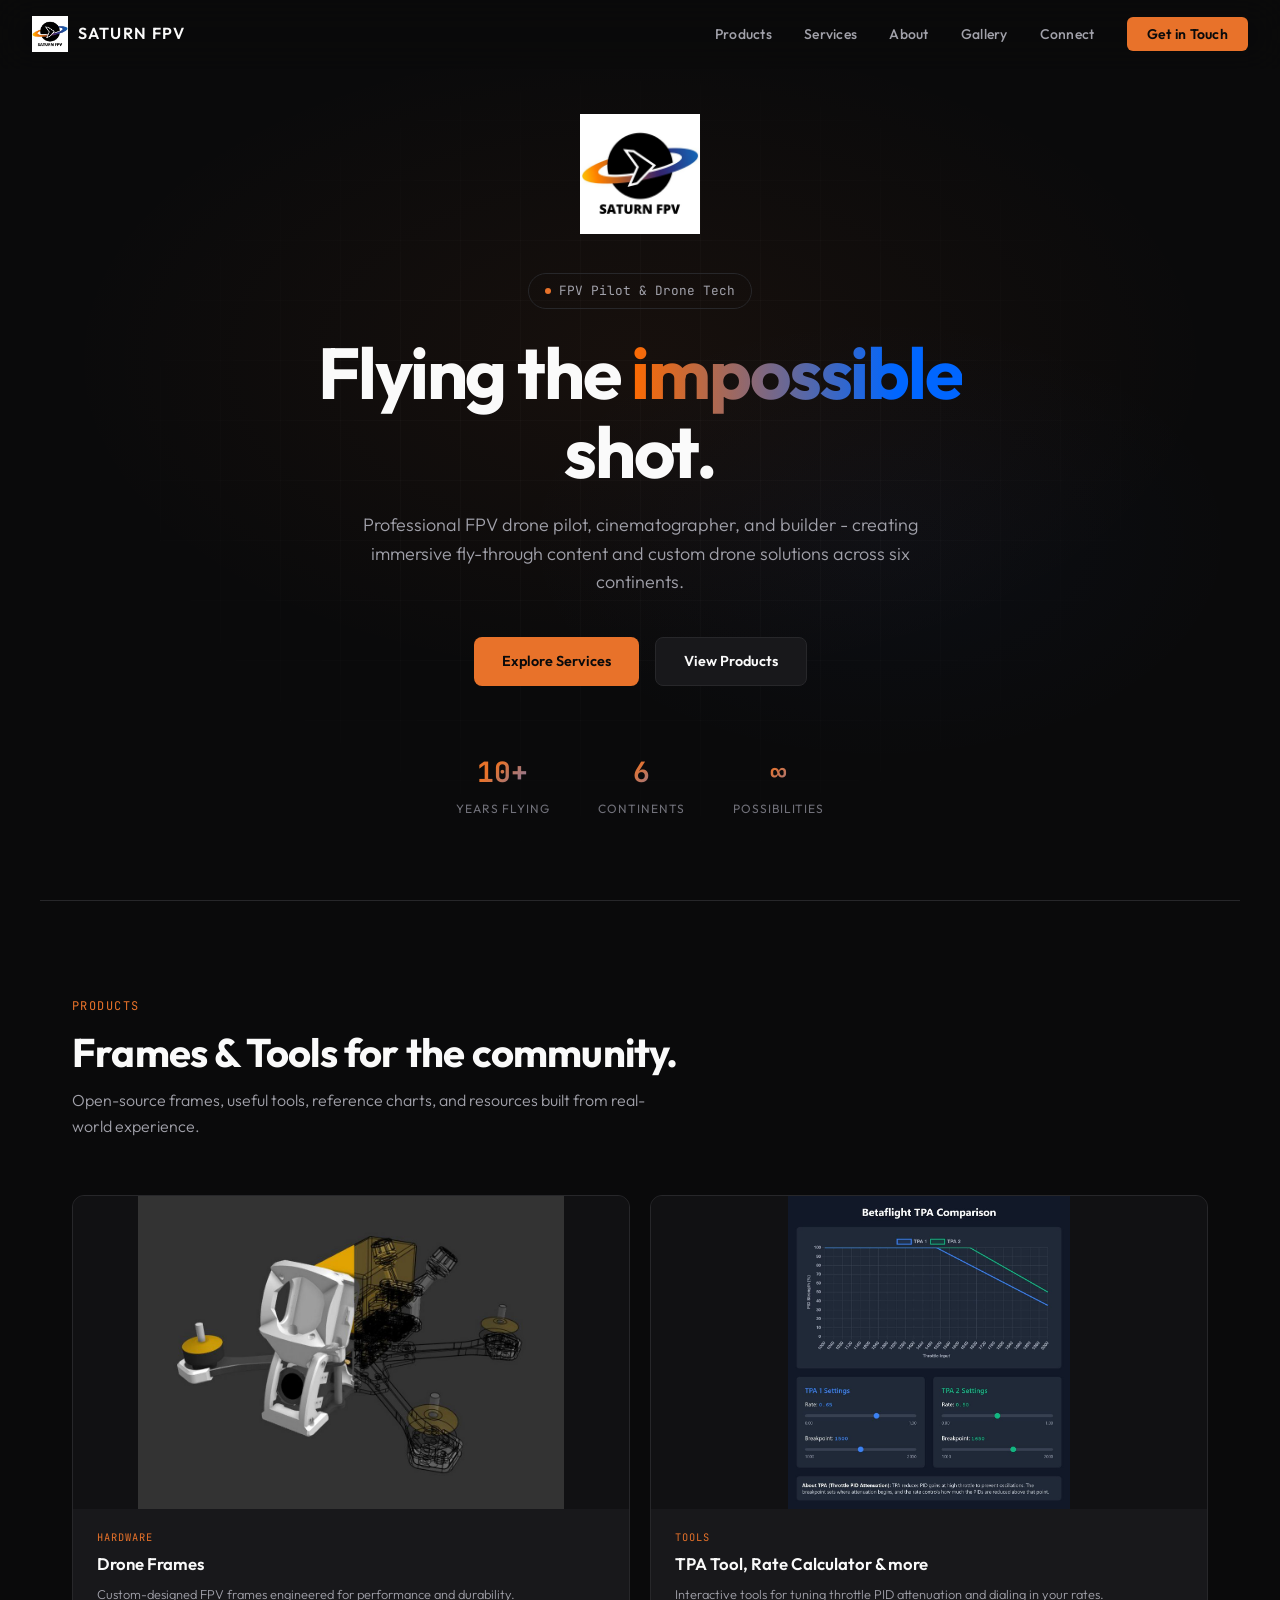
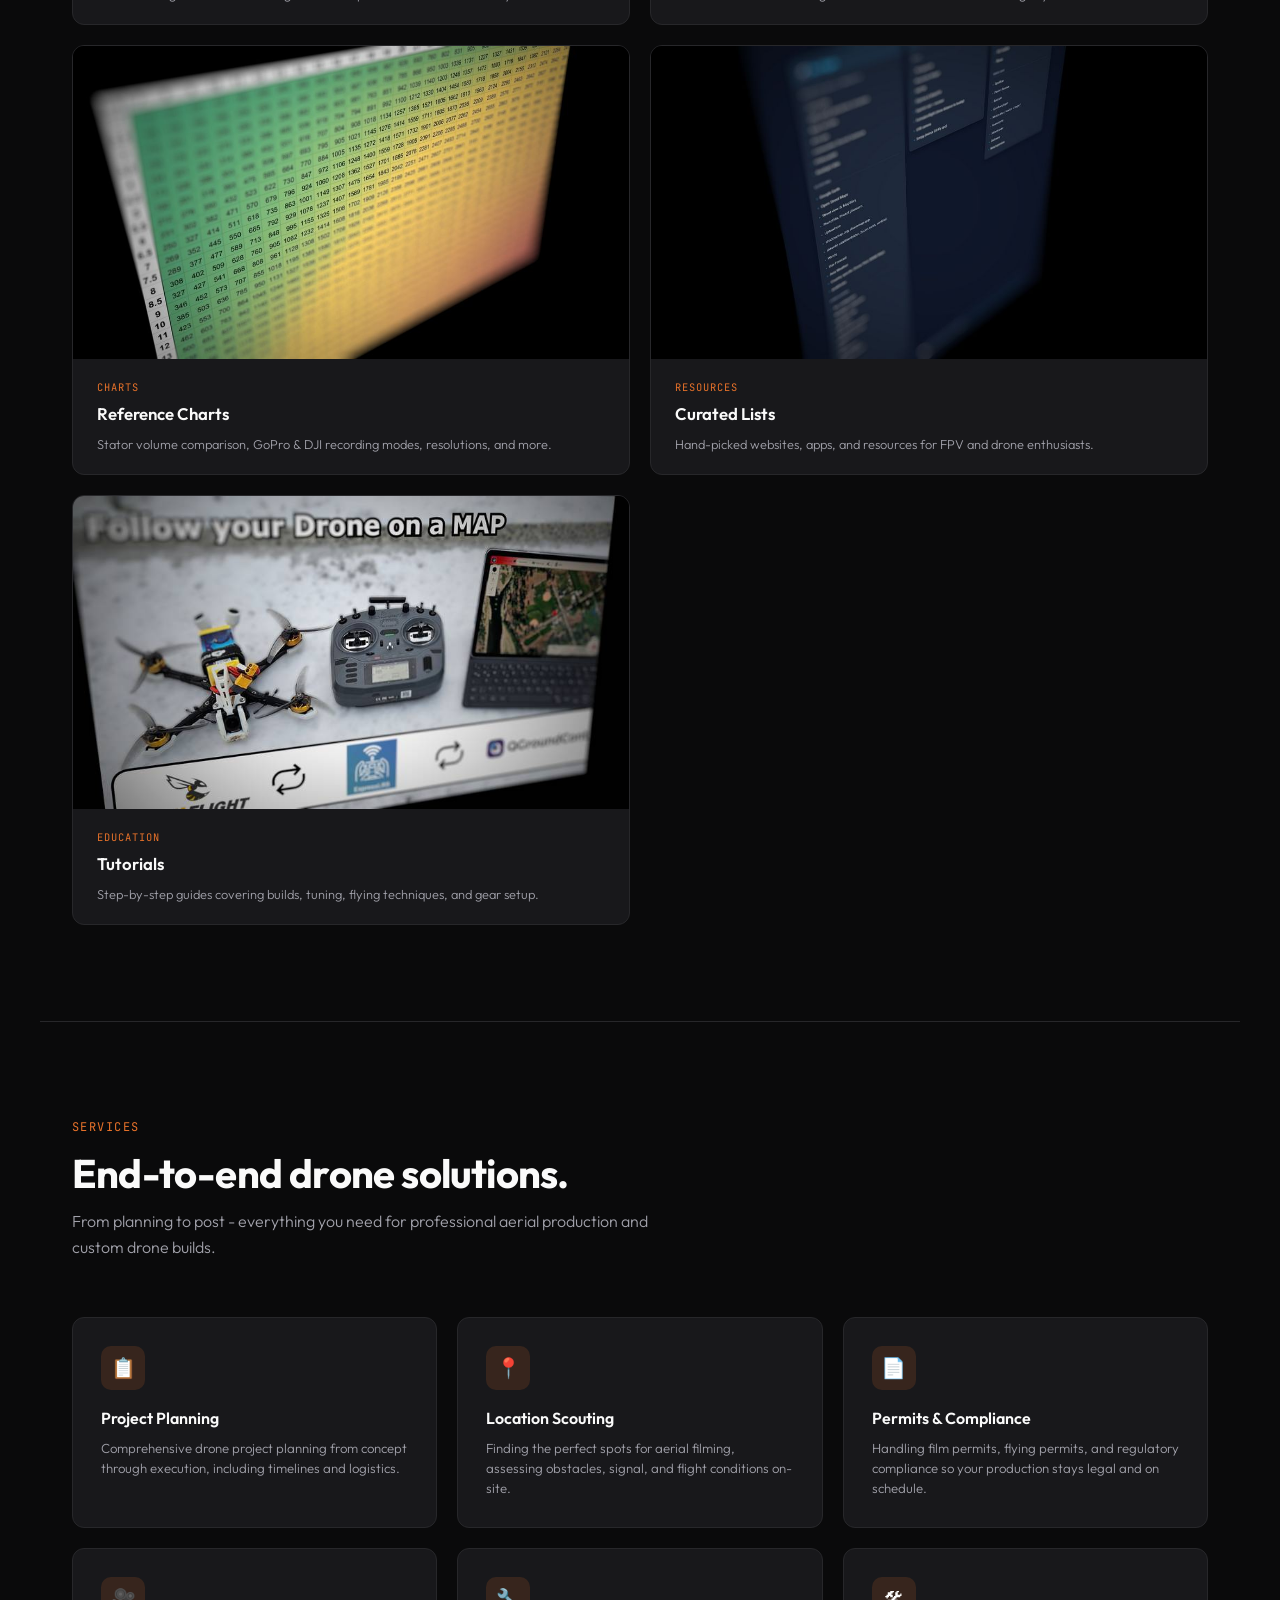
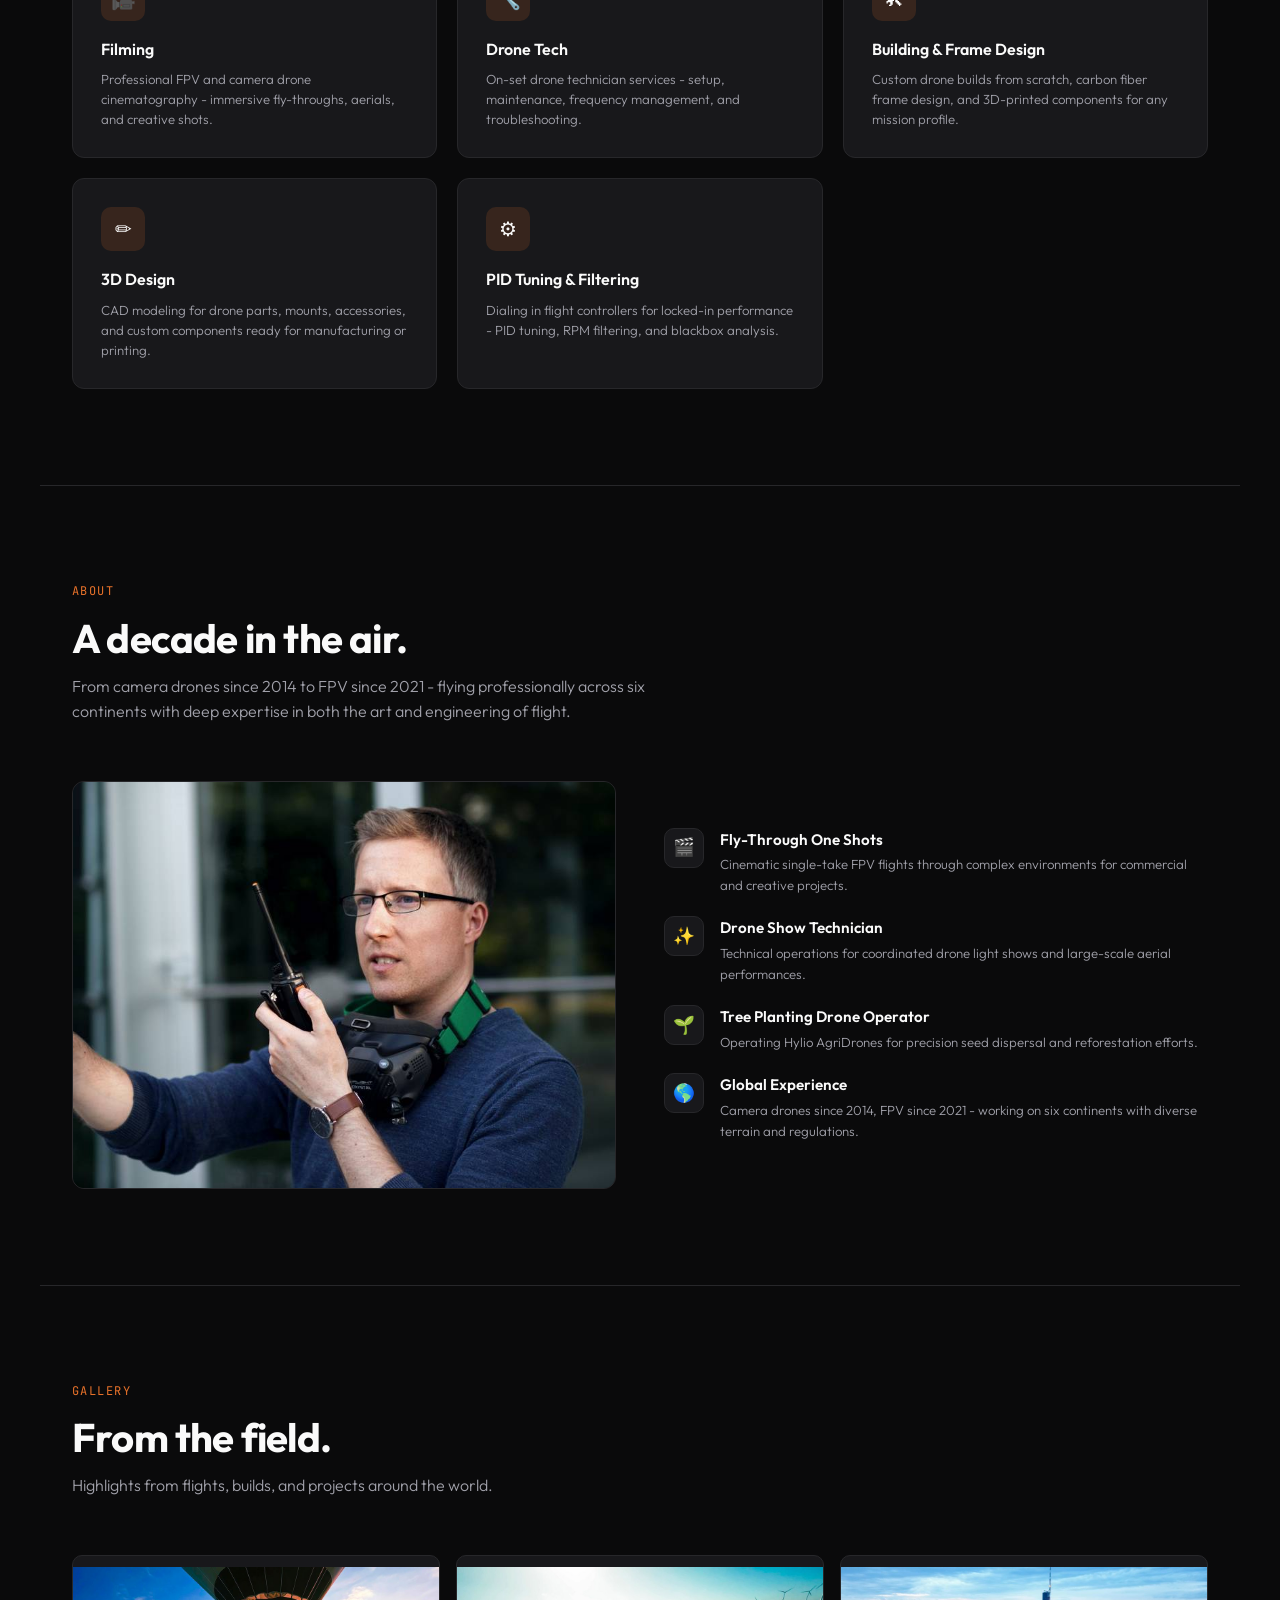
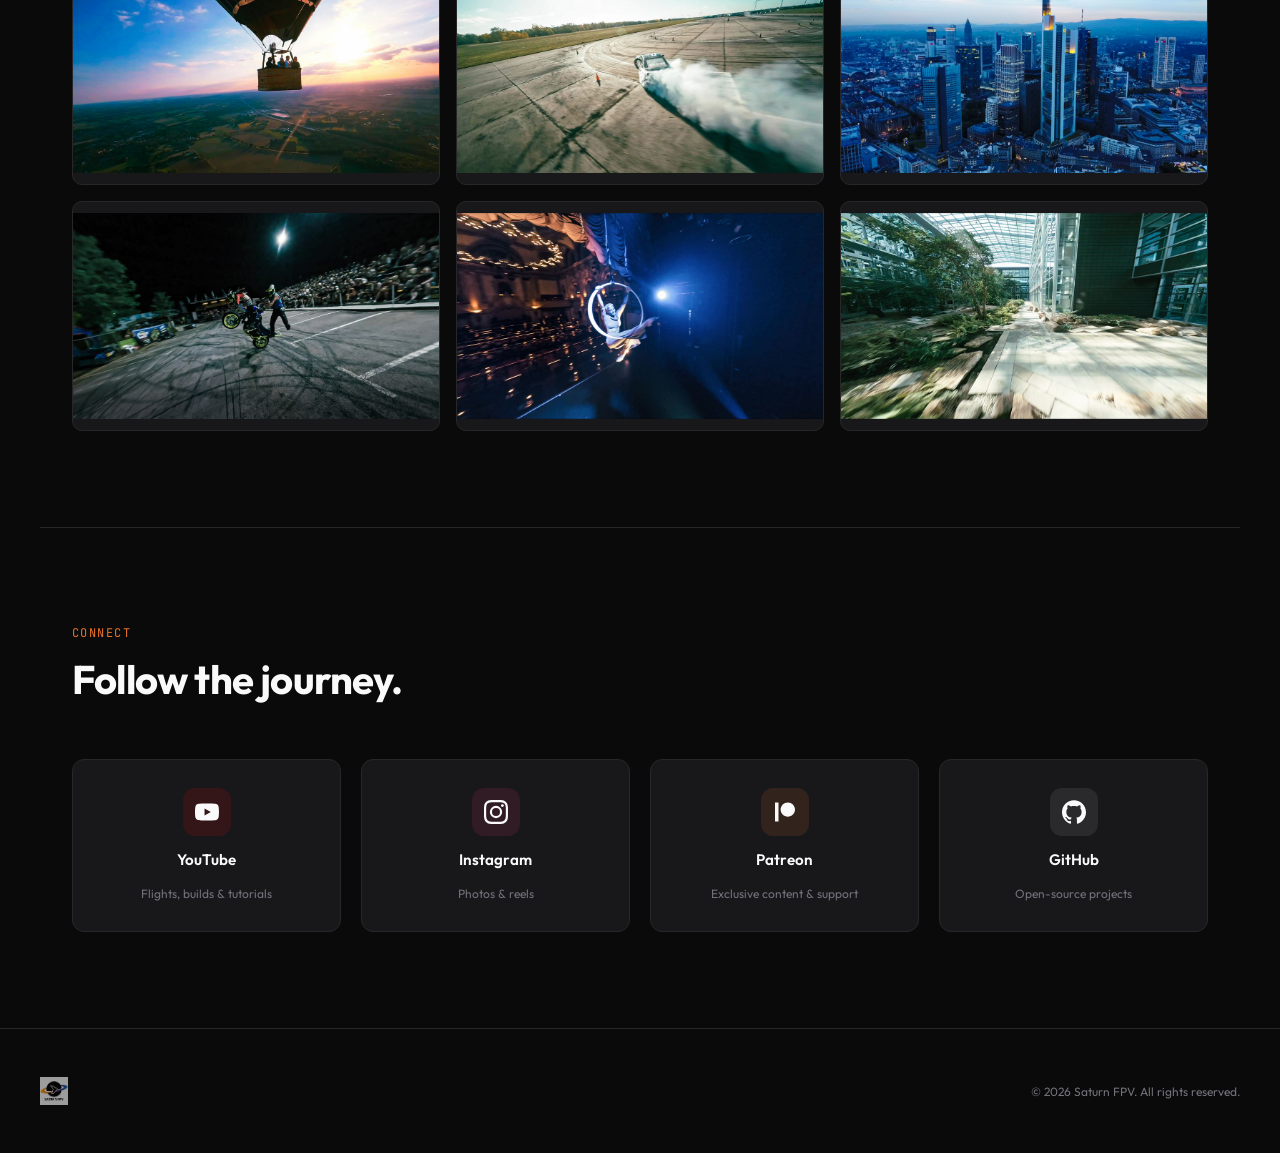
==== index.html @ 90ca291b "Initial Commit - Saturn FPV Website" ====
<!DOCTYPE html>
<html lang="en">
<head>
    <meta charset="UTF-8">
    <meta name="viewport" content="width=device-width, initial-scale=1.0">
    <title>Saturn FPV - Drone Pilot & Tech</title>
	<link rel="icon" type="image/png" href="image/logo/saturn_fpv_logo_white_small.jpg">
    <link rel="preconnect" href="https://fonts.googleapis.com">
    <link rel="preconnect" href="https://fonts.gstatic.com" crossorigin>
    <link href="https://fonts.googleapis.com/css2?family=Outfit:wght@300;400;500;600;700&family=JetBrains+Mono:wght@400;500&display=swap" rel="stylesheet">
    <link rel="stylesheet" href="style.css">
</head>
<body>

<!-- HERO -->
<section class="hero">
    <div class="hero-bg"></div>
    <div class="hero-grid"></div>
    <div class="hero-content">
        <img src="image/logo/saturn_fpv_logo_white_small.jpg" alt="Saturn FPV" class="hero-logo">
		<p></p>
        <div class="hero-badge"><span class="dot"></span> FPV Pilot &amp; Drone Tech</div>
        <h1>Flying the <span class="rainbow-word">impossible</span> shot.</h1>
        <p class="hero-sub">Professional FPV drone pilot, cinematographer, and builder - creating immersive fly-through content and custom drone solutions across six continents.</p>
        <div class="hero-actions">
            <a href="#services" class="btn btn-primary">Explore Services</a>
            <a href="#products" class="btn btn-secondary">View Products</a>
        </div>
        <div class="hero-stats">
            <div class="stat">
                <div class="stat-num">10+</div>
                <div class="stat-label">Years Flying</div>
            </div>
            <div class="stat">
                <div class="stat-num">6</div>
                <div class="stat-label">Continents</div>
            </div>
            <div class="stat">
                <div class="stat-num">&infin;</div>
                <div class="stat-label">Possibilities</div>
            </div>
        </div>
    </div>
</section>

<div class="divider"></div>

<!-- PRODUCTS -->
<section id="products">
    <div class="section-header reveal">
        <div class="section-label">Products</div>
        <h2 class="section-title">Frames &amp; Tools for the community.</h2>
        <p class="section-desc">Open-source frames, useful tools, reference charts, and resources built from real-world experience.</p>
    </div>
    <div class="products-grid">
        <div class="product-card reveal">
            <a href="frames.html">
            <div class="product-image"><img src="image/frames/frame_blend_v02b_small.jpg" alt="5 inch drone frame"></div>
				<div class="product-info">
					<div class="product-tag">Hardware</div>
					<h3>Drone Frames</h3>
					<p>Custom-designed FPV frames engineered for performance and durability.</p>
				</div>
			</a>
        </div>
        <div class="product-card reveal">
            <a href="tools.html">
                <div class="product-image"><img src="image/tools/tpa_comparison_v01_small.jpg" alt="TPA comparison tool"></div>
                <div class="product-info">
                    <div class="product-tag">Tools</div>
                    <h3>TPA Tool, Rate Calculator &amp; more</h3>
                    <p>Interactive tools for tuning throttle PID attenuation and dialing in your rates.</p>
                </div>
            </a>
        </div>
        <div class="product-card reveal">
			<a href="https://patreon.com/saturnfpv">
				<div class="product-image"><img src="image/charts/motor_stator_size_v03_small.jpg" alt="FPV motor stator size chart"></div>
				<div class="product-info">
					<div class="product-tag">Charts</div>
					<h3>Reference Charts</h3>
					<p>Stator volume comparison, GoPro &amp; DJI recording modes, resolutions, and more.</p>
				</div>
			</a>
        </div>
        <div class="product-card reveal">
			<a href="https://patreon.com/saturnfpv">
				<div class="product-image"><img src="image/lists/apps_list.jpg" alt="App and website list"></div>
				<div class="product-info">
					<div class="product-tag">Resources</div>
					<h3>Curated Lists</h3>
					<p>Hand-picked websites, apps, and resources for FPV and drone enthusiasts.</p>
				</div>
			</a>
        </div>
        <div class="product-card reveal">
			<a href="https://www.youtube.com/playlist?list=PLDWZUhN_12cMk9kByeg3X16VghM3vqNrK">
				<div class="product-image"><img src="image/tutorials/tutorials.jpg" alt="Tutorials"></div>
				<div class="product-info">
					<div class="product-tag">Education</div>
					<h3>Tutorials</h3>
					<p>Step-by-step guides covering builds, tuning, flying techniques, and gear setup.</p>
				</div>
			</a>
        </div>

    </div>
</section>

<div class="divider"></div>

<!-- SERVICES -->
<section id="services">
    <div class="section-header reveal">
        <div class="section-label">Services</div>
        <h2 class="section-title">End-to-end drone solutions.</h2>
        <p class="section-desc">From planning to post - everything you need for professional aerial production and custom drone builds.</p>
    </div>
    <div class="services-grid">
        <div class="service-card reveal">
            <div class="service-icon">&#128203;</div>
            <h3>Project Planning</h3>
            <p>Comprehensive drone project planning from concept through execution, including timelines and logistics.</p>
        </div>
        <div class="service-card reveal">
            <div class="service-icon">&#128205;</div>
            <h3>Location Scouting</h3>
            <p>Finding the perfect spots for aerial filming, assessing obstacles, signal, and flight conditions on-site.</p>
        </div>
        <div class="service-card reveal">
            <div class="service-icon">&#128196;</div>
            <h3>Permits &amp; Compliance</h3>
            <p>Handling film permits, flying permits, and regulatory compliance so your production stays legal and on schedule.</p>
        </div>
        <div class="service-card reveal">
            <div class="service-icon">&#127909;</div>
            <h3>Filming</h3>
            <p>Professional FPV and camera drone cinematography - immersive fly-throughs, aerials, and creative shots.</p>
        </div>
        <div class="service-card reveal">
            <div class="service-icon">&#128295;</div>
            <h3>Drone Tech</h3>
            <p>On-set drone technician services - setup, maintenance, frequency management, and troubleshooting.</p>
        </div>
        <div class="service-card reveal">
            <div class="service-icon">&#128736;</div>
            <h3>Building &amp; Frame Design</h3>
            <p>Custom drone builds from scratch, carbon fiber frame design, and 3D-printed components for any mission profile.</p>
        </div>
        <div class="service-card reveal">
            <div class="service-icon">&#9999;</div>
            <h3>3D Design</h3>
            <p>CAD modeling for drone parts, mounts, accessories, and custom components ready for manufacturing or printing.</p>
        </div>
        <div class="service-card reveal">
            <div class="service-icon">&#9881;</div>
            <h3>PID Tuning &amp; Filtering</h3>
            <p>Dialing in flight controllers for locked-in performance - PID tuning, RPM filtering, and blackbox analysis.</p>
        </div>
    </div>
</section>

<div class="divider"></div>

<!-- ABOUT -->
<section id="about">
    <div class="section-header reveal">
        <div class="section-label">About</div>
        <h2 class="section-title">A decade in the air.</h2>
        <p class="section-desc">From camera drones since 2014 to FPV since 2021 - flying professionally across six continents with deep expertise in both the art and engineering of flight.</p>
    </div>
    <div class="about-grid">
        <div class="about-image reveal">
            <img src="image/about/Saturn_FPV.jpg" alt="Saturn FPV profile picture">
        </div>
        <div class="exp-list reveal">
            <div class="exp-item">
                <div class="exp-icon">&#127916;</div>
                <div class="exp-text">
                    <h4>Fly-Through One Shots</h4>
                    <p>Cinematic single-take FPV flights through complex environments for commercial and creative projects.</p>
                </div>
            </div>
            <div class="exp-item">
                <div class="exp-icon">&#10024;</div>
                <div class="exp-text">
                    <h4>Drone Show Technician</h4>
                    <p>Technical operations for coordinated drone light shows and large-scale aerial performances.</p>
                </div>
            </div>
            <div class="exp-item">
                <div class="exp-icon">&#127793;</div>
                <div class="exp-text">
                    <h4>Tree Planting Drone Operator</h4>
                    <p>Operating Hylio AgriDrones for precision seed dispersal and reforestation efforts.</p>
                </div>
            </div>
            <div class="exp-item">
                <div class="exp-icon">&#127758;</div>
                <div class="exp-text">
                    <h4>Global Experience</h4>
                    <p>Camera drones since 2014, FPV since 2021 - working on six continents with diverse terrain and regulations.</p>
                </div>
            </div>
        </div>
    </div>
</section>

<div class="divider"></div>

<!-- GALLERY OLD-->
<section id="gallery">
    <div class="section-header reveal">
        <div class="section-label">Gallery</div>
        <h2 class="section-title">From the field.</h2>
        <p class="section-desc">Highlights from flights, builds, and projects around the world.</p>
    </div>
    <div class="gallery-row reveal">
        <div class="gallery-item"><img src="image/gallery/hot_air_balloon.jpg" alt="Hot air balloon"></div>
        <div class="gallery-item"><img src="image/gallery/drift_race.jpg" alt="Drift race"></div>
        <div class="gallery-item"><img src="image/gallery/city_skyline.jpg" alt="City skyline"></div>
    </div>
    <div class="gallery-row reveal" style="margin-top: 1rem;">
        <div class="gallery-item"><img src="image/gallery/stunt_show.jpg" alt="Stunt show"></div>
        <div class="gallery-item"><img src="image/gallery/variete_theater.jpg" alt="Variete theater"></div>
        <div class="gallery-item"><img src="image/gallery/office_building.jpg" alt="Office building"></div>
    </div>
</section>

<!-- GALLERY NEW 
<section id="gallery">
    <div class="section-header reveal">
        <div class="section-label">Gallery</div>
        <h2 class="section-title">From the field.</h2>
        <p class="section-desc">Highlights from flights, builds, and projects around the world.</p>
    </div>
    <div class="gallery-row reveal">
        <div class="gallery-item"><img src="image/gallery/Drone_Show.jpg" alt="Drone Show"></div>
        <div class="gallery-item"><img src="image/gallery/Drone_Show_2.jpg" alt="Drone Show 2"></div>
        <div class="gallery-item"><img src="image/gallery/Germany_FPV_Race.jpg" alt="Germany FPV Race"></div>
    </div>
    <div class="gallery-row reveal" style="margin-top: 1rem;">
        <div class="gallery-item"><img src="image/gallery/Hotel_Shoot_Guatemala.jpg" alt="Hotel Shoot Guatemala"></div>
        <div class="gallery-item"><img src="image/gallery/Drone_Thermal_Image.jpg" alt="Drone Thermal Image"></div>
        <div class="gallery-item"><img src="image/gallery/Hylio_Tree_Planting.jpg" alt="Hylio Tree Planting"></div>
    </div>
	<div class="gallery-row reveal" style="margin-top: 1rem;">
	    <div class="gallery-item"><img src="image/gallery/Jeno_Build.jpg" alt="Jeno Build"></div>
        <div class="gallery-item"><img src="image/gallery/robert_01_v01.jpg" alt="Robert"></div>
	</div>
</section>
-->

<div class="divider"></div>

<!-- CONNECT -->
<section id="connect">
    <div class="section-header reveal">
        <div class="section-label">Connect</div>
        <h2 class="section-title">Follow the journey.</h2>
    </div>
    <div class="connect-grid reveal">
        <a href="https://youtube.com/@saturn_fpv" target="_blank" rel="noopener" class="social-card">
            <div class="social-icon yt">
                <svg width="24" height="24" fill="currentColor" viewBox="0 0 24 24"><path d="M23.498 6.186a3.016 3.016 0 0 0-2.122-2.136C19.505 3.545 12 3.545 12 3.545s-7.505 0-9.377.505A3.017 3.017 0 0 0 .502 6.186C0 8.07 0 12 0 12s0 3.93.502 5.814a3.016 3.016 0 0 0 2.122 2.136c1.871.505 9.376.505 9.376.505s7.505 0 9.377-.505a3.015 3.015 0 0 0 2.122-2.136C24 15.93 24 12 24 12s0-3.93-.502-5.814zM9.545 15.568V8.432L15.818 12l-6.273 3.568z"/></svg>
            </div>
            <h3>YouTube</h3>
            <p>Flights, builds &amp; tutorials</p>
        </a>
        <a href="https://instagram.com/saturn_fpv" target="_blank" rel="noopener" class="social-card">
            <div class="social-icon ig">
                <svg width="24" height="24" fill="currentColor" viewBox="0 0 24 24"><path d="M12 2.163c3.204 0 3.584.012 4.85.07 3.252.148 4.771 1.691 4.919 4.919.058 1.265.069 1.645.069 4.849 0 3.205-.012 3.584-.069 4.849-.149 3.225-1.664 4.771-4.919 4.919-1.266.058-1.644.07-4.85.07-3.204 0-3.584-.012-4.849-.07-3.26-.149-4.771-1.699-4.919-4.92-.058-1.265-.07-1.644-.07-4.849 0-3.204.013-3.583.07-4.849.149-3.227 1.664-4.771 4.919-4.919 1.266-.057 1.645-.069 4.849-.069zM12 0C8.741 0 8.333.014 7.053.072 2.695.272.273 2.69.073 7.052.014 8.333 0 8.741 0 12c0 3.259.014 3.668.072 4.948.2 4.358 2.618 6.78 6.98 6.98C8.333 23.986 8.741 24 12 24c3.259 0 3.668-.014 4.948-.072 4.354-.2 6.782-2.618 6.979-6.98.059-1.28.073-1.689.073-4.948 0-3.259-.014-3.667-.072-4.947-.196-4.354-2.617-6.78-6.979-6.98C15.668.014 15.259 0 12 0zm0 5.838a6.162 6.162 0 1 0 0 12.324 6.162 6.162 0 0 0 0-12.324zM12 16a4 4 0 1 1 0-8 4 4 0 0 1 0 8zm6.406-11.845a1.44 1.44 0 1 0 0 2.881 1.44 1.44 0 0 0 0-2.881z"/></svg>
            </div>
            <h3>Instagram</h3>
            <p>Photos &amp; reels</p>
        </a>
        <a href="https://patreon.com/saturnfpv" target="_blank" rel="noopener" class="social-card">
            <div class="social-icon pa">
                <svg width="24" height="24" fill="currentColor" viewBox="0 0 24 24"><path d="M14.82 2.41c3.96 0 7.18 3.24 7.18 7.21 0 3.96-3.22 7.18-7.18 7.18-3.97 0-7.21-3.22-7.21-7.18 0-3.97 3.24-7.21 7.21-7.21M2 21.6h3.5V2.41H2V21.6z"/></svg>
            </div>
            <h3>Patreon</h3>
            <p>Exclusive content &amp; support</p>
        </a>
        <a href="https://github.com/saturn-fpv" target="_blank" rel="noopener" class="social-card">
            <div class="social-icon gh">
                <svg width="24" height="24" fill="currentColor" viewBox="0 0 24 24"><path d="M12 .297c-6.63 0-12 5.373-12 12 0 5.303 3.438 9.8 8.205 11.385.6.113.82-.258.82-.577 0-.285-.01-1.04-.015-2.04-3.338.724-4.042-1.61-4.042-1.61C4.422 18.07 3.633 17.7 3.633 17.7c-1.087-.744.084-.729.084-.729 1.205.084 1.838 1.236 1.838 1.236 1.07 1.835 2.809 1.305 3.495.998.108-.776.417-1.305.76-1.605-2.665-.3-5.466-1.332-5.466-5.93 0-1.31.465-2.38 1.235-3.22-.135-.303-.54-1.523.105-3.176 0 0 1.005-.322 3.3 1.23.96-.267 1.98-.399 3-.405 1.02.006 2.04.138 3 .405 2.28-1.552 3.285-1.23 3.285-1.23.645 1.653.24 2.873.12 3.176.765.84 1.23 1.91 1.23 3.22 0 4.61-2.805 5.625-5.475 5.92.42.36.81 1.096.81 2.22 0 1.606-.015 2.896-.015 3.286 0 .315.21.69.825.57C20.565 22.092 24 17.592 24 12.297c0-6.627-5.373-12-12-12"/></svg>
            </div>
            <h3>GitHub</h3>
            <p>Open-source projects</p>
        </a>
    </div>
</section>

<script src="partials/partial_main.js" data-root="."></script>

</body>
</html>
---- style.css ----
:root {
            --black: #0A0A0B;
            --dark: #111113;
            --card: #18181B;
            --card-hover: #1E1E22;
            --border: #27272A;
            --text: #FAFAFA;
            --text-muted: #A1A1AA;
            --text-dim: #71717A;
            --orange: #E8722A;
            --orange-glow: rgba(232, 114, 42, 0.15);
            --blue: #3B7BF6;
            --blue-dim: #2E5090;
            --gradient-ring: linear-gradient(135deg, #E8722A 0%, #E8722A 40%, #3B7BF6 100%);
        }

        * { margin: 0; padding: 0; box-sizing: border-box; }

        html {
            scroll-behavior: smooth;
            scrollbar-width: thin;
            scrollbar-color: var(--border) var(--black);
        }

        body {
            font-family: 'Outfit', sans-serif;
            background: var(--black);
            color: var(--text);
            line-height: 1.6;
            overflow-x: hidden;
        }

        ::selection { background: var(--orange); color: var(--black); }

        /* ── NAV ── */
        nav {
            position: fixed; top: 0; left: 0; right: 0; z-index: 100;
            padding: 1rem 2rem;
            display: flex; align-items: center; justify-content: space-between;
            background: rgba(10, 10, 11, 0.8);
            backdrop-filter: blur(20px);
            border-bottom: 1px solid transparent;
            transition: border-color 0.3s;
        }
        nav.scrolled { border-bottom-color: var(--border); }
        .nav-brand {
            display: flex; align-items: center; gap: 0.6rem;
            text-decoration: none; color: var(--text);
        }
        .nav-brand-text {
            font-size: 1rem; font-weight: 600; letter-spacing: 0.08em;
            white-space: nowrap;
        }
        .nav-logo { height: 36px; }
        .nav-links {
            display: flex; gap: 2rem; list-style: none; align-items: center;
        }
        .nav-links a {
            color: var(--text-muted); text-decoration: none;
            font-size: 0.875rem; font-weight: 500; letter-spacing: 0.02em;
            transition: color 0.2s;
        }
        .nav-links a:hover { color: var(--text); }
        .nav-cta {
            background: var(--orange) !important; color: var(--black) !important;
            padding: 0.5rem 1.25rem; border-radius: 6px;
            font-weight: 600 !important; transition: opacity 0.2s !important;
        }
        .nav-cta:hover { opacity: 0.85; }
        .mobile-toggle {
            display: none; background: none; border: none;
            color: var(--text); font-size: 1.5rem; cursor: pointer;
        }

        /* ── HERO ── */
        .hero {
            min-height: 100vh; display: flex; align-items: center; justify-content: center;
            position: relative; overflow: hidden; padding: 6rem 2rem 4rem;
        }
        .hero-bg {
            position: absolute; inset: 0;
            background:
                radial-gradient(ellipse 80% 60% at 50% 40%, rgba(232, 114, 42, 0.06) 0%, transparent 60%),
                radial-gradient(ellipse 60% 50% at 70% 60%, rgba(59, 123, 246, 0.04) 0%, transparent 50%);
        }
        .hero-grid {
            position: absolute; inset: 0;
            background-image:
                linear-gradient(rgba(255,255,255,0.02) 1px, transparent 1px),
                linear-gradient(90deg, rgba(255,255,255,0.02) 1px, transparent 1px);
            background-size: 60px 60px;
            mask-image: radial-gradient(ellipse at center, black 30%, transparent 70%);
        }
        .hero-content { position: relative; text-align: center; max-width: 800px; }
        .hero-logo { width: 120px; margin-bottom: 2rem; animation: fadeUp 0.8s ease-out; }
        .hero-badge {
            display: inline-flex; align-items: center; gap: 0.5rem;
            padding: 0.4rem 1rem; border: 1px solid var(--border); border-radius: 100px;
            font-size: 0.8rem; color: var(--text-muted); margin-bottom: 1.5rem;
            animation: fadeUp 0.8s ease-out 0.1s both;
            font-family: 'JetBrains Mono', monospace;
        }
        .hero-badge .dot {
            width: 6px; height: 6px; background: var(--orange);
            border-radius: 50%; animation: pulse 2s infinite;
        }
		h1 {
			font-size: clamp(2.5rem, 6vw, 4.5rem); font-weight: 700;
			line-height: 1.1; letter-spacing: -0.03em; margin-bottom: 1.25rem;
		}
		.hero h1 {
			animation: fadeUp 0.8s ease-out 0.2s both;
		}
        h1 .accent {
            background: var(--gradient-ring);
            -webkit-background-clip: text; -webkit-text-fill-color: transparent; background-clip: text;
        }
        .hero-sub {
            font-size: 1.125rem; color: var(--text-muted); max-width: 560px;
            margin: 0 auto 2.5rem; font-weight: 300;
            animation: fadeUp 0.8s ease-out 0.3s both;
        }
        .hero-actions {
            display: flex; gap: 1rem; justify-content: center; flex-wrap: wrap;
            animation: fadeUp 0.8s ease-out 0.4s both;
        }
        .btn {
            display: inline-flex; align-items: center; gap: 0.5rem;
            padding: 0.75rem 1.75rem; border-radius: 8px;
            font-family: 'Outfit', sans-serif; font-size: 0.9rem; font-weight: 600;
            text-decoration: none; transition: all 0.2s; cursor: pointer; border: none;
        }
        .btn-primary { background: var(--orange); color: var(--black); }
        .btn-primary:hover { box-shadow: 0 0 30px var(--orange-glow); transform: translateY(-1px); }
        .btn-secondary { background: var(--card); color: var(--text); border: 1px solid var(--border); }
        .btn-secondary:hover { border-color: var(--text-dim); background: var(--card-hover); }
        .hero-stats {
            display: flex; justify-content: center; gap: 3rem; margin-top: 4rem;
            animation: fadeUp 0.8s ease-out 0.5s both;
        }
        .stat { text-align: center; }
        .stat-num {
            font-size: 1.75rem; font-weight: 700;
            font-family: 'JetBrains Mono', monospace;
            background: var(--gradient-ring);
            -webkit-background-clip: text; -webkit-text-fill-color: transparent; background-clip: text;
        }
        .stat-label {
            font-size: 0.75rem; color: var(--text-dim);
            text-transform: uppercase; letter-spacing: 0.08em; margin-top: 0.25rem;
        }

        /* ── SECTIONS ── */
        section { padding: 6rem 2rem; max-width: 1200px; margin: 0 auto; }
        .section-header { margin-bottom: 3.5rem; }
        .section-label {
            font-family: 'JetBrains Mono', monospace; font-size: 0.75rem;
            color: var(--orange); text-transform: uppercase; letter-spacing: 0.12em;
            margin-bottom: 0.75rem;
        }
        .section-title {
            font-size: clamp(1.75rem, 3.5vw, 2.5rem); font-weight: 700;
            letter-spacing: -0.02em; line-height: 1.2;
        }
        .section-desc {
            color: var(--text-muted); font-size: 1rem; max-width: 600px;
            margin-top: 0.75rem; font-weight: 300;
        }
        .divider {
            width: 100%; max-width: 1200px; margin: 0 auto;
            height: 1px; background: var(--border);
        }

        /* ── ABOUT ── */
        .about-grid {
            display: grid; grid-template-columns: 1fr 1fr; gap: 3rem; align-items: center;
        }
        .about-image {
            aspect-ratio: 4/3; background: var(--card); border: 1px solid var(--border);
            border-radius: 12px; display: flex; align-items: center; justify-content: center;
            overflow: hidden; position: relative;
        }
        .about-image img { width: 100%; height: 100%; object-fit: contain; }
        .placeholder-text {
            font-family: 'JetBrains Mono', monospace; font-size: 0.75rem;
            color: var(--text-dim); opacity: 0.5;
        }
        .exp-list { display: flex; flex-direction: column; gap: 1.25rem; }
        .exp-item { display: flex; gap: 1rem; align-items: flex-start; }
        .exp-icon {
            flex-shrink: 0; width: 40px; height: 40px; background: var(--card);
            border: 1px solid var(--border); border-radius: 10px;
            display: flex; align-items: center; justify-content: center; font-size: 1.1rem;
        }
        .exp-text h4 { font-size: 0.95rem; font-weight: 600; margin-bottom: 0.15rem; }
        .exp-text p { font-size: 0.825rem; color: var(--text-muted); font-weight: 300; }

        /* ── SERVICES ── */
        .services-grid { display: grid; grid-template-columns: repeat(3, 1fr); gap: 1.25rem; }
        .service-card {
            background: var(--card); border: 1px solid var(--border); border-radius: 12px;
            padding: 1.75rem; transition: all 0.25s; position: relative; overflow: hidden;
        }
        .service-card::before {
            content: ''; position: absolute; top: 0; left: 0; right: 0; height: 2px;
            background: var(--gradient-ring); opacity: 0; transition: opacity 0.25s;
        }
        .service-card:hover {
            border-color: var(--text-dim); background: var(--card-hover); transform: translateY(-2px);
        }
        .service-card:hover::before { opacity: 1; }
        .service-icon {
            width: 44px; height: 44px; background: var(--orange-glow); border-radius: 10px;
            display: flex; align-items: center; justify-content: center;
            font-size: 1.25rem; margin-bottom: 1rem;
        }
        .service-card h3 { font-size: 1rem; font-weight: 600; margin-bottom: 0.5rem; }
        .service-card p { font-size: 0.825rem; color: var(--text-muted); font-weight: 300; line-height: 1.5; }

        /* ── PRODUCTS ── */
        .products-grid { display: grid; grid-template-columns: repeat(2, 1fr); gap: 1.25rem; }
		.product-card::before {
			content: ''; position: absolute; top: 0; left: 0; right: 0; height: 2px;
			background: var(--gradient-ring); opacity: 0; transition: opacity 0.25s;
		}
		.product-card:hover::before { opacity: 1; }
		.product-card a {
			display: block; color: inherit; text-decoration: none;
		}
        .product-card {
            background: var(--card); border: 1px solid var(--border); border-radius: 12px;
            overflow: hidden; transition: all 0.25s; position: relative;
        }
        .product-card:hover { border-color: var(--text-dim); transform: translateY(-2px); }
        .product-image {
            aspect-ratio: 16/9; background: var(--dark);
            display: flex; align-items: center; justify-content: center;
            color: var(--text-dim); font-size: 0.8rem;
            font-family: 'JetBrains Mono', monospace; overflow: hidden;
        }
        .product-image img { width: 100%; height: 100%; object-fit: contain; }
        .product-info { padding: 1.25rem 1.5rem; }
        .product-tag {
            font-family: 'JetBrains Mono', monospace; font-size: 0.65rem;
            color: var(--orange); text-transform: uppercase; letter-spacing: 0.1em;
            margin-bottom: 0.35rem;
        }
        .product-info h3 { font-size: 1.05rem; font-weight: 600; margin-bottom: 0.35rem; }
        .product-info p { font-size: 0.8rem; color: var(--text-muted); font-weight: 300; }

        /* ── GALLERY ── */
        .gallery-row { display: grid; grid-template-columns: repeat(3, 1fr); gap: 1rem; }
        .gallery-item {
            aspect-ratio: 16/10; background: var(--card); border: 1px solid var(--border);
            border-radius: 10px; overflow: hidden;
            display: flex; align-items: center; justify-content: center;
            color: var(--text-dim); font-size: 0.75rem;
            font-family: 'JetBrains Mono', monospace; transition: all 0.3s; 
        }
        .gallery-item:hover { border-color: var(--orange); transform: scale(1.02); }
        .gallery-item img { width: 100%; height: 100%; object-fit: contain; }

        /* ── CONNECT ── */
        .connect-grid { display: grid; grid-template-columns: repeat(4, 1fr); gap: 1.25rem; }
        .social-card {
            background: var(--card); border: 1px solid var(--border); border-radius: 12px;
            padding: 1.75rem; text-align: center; text-decoration: none; color: var(--text);
            transition: all 0.25s; display: flex; flex-direction: column;
            align-items: center; gap: 0.75rem;
        }
        .social-card:hover {
            border-color: var(--orange); background: var(--card-hover); transform: translateY(-3px);
        }
        .social-icon {
            width: 48px; height: 48px; border-radius: 12px;
            display: flex; align-items: center; justify-content: center;
        }
        .social-icon.yt { background: rgba(255, 0, 0, 0.12); }
        .social-icon.ig { background: rgba(225, 48, 108, 0.12); }
        .social-icon.pa { background: rgba(232, 114, 42, 0.12); }
        .social-icon.gh { background: rgba(255, 255, 255, 0.08); }
        .social-card h3 { font-size: 0.95rem; font-weight: 600; }
        .social-card p { font-size: 0.75rem; color: var(--text-dim); }

        /* ── FOOTER ── */
        footer { border-top: 1px solid var(--border); padding: 3rem 2rem; }
        .footer-inner {
            max-width: 1200px; margin: 0 auto;
            display: flex; align-items: center; justify-content: space-between;
        }
        .footer-logo { height: 28px; opacity: 0.6; }
        footer p { font-size: 0.75rem; color: var(--text-dim); }

        /* ── ANIMATIONS ── */
        @keyframes fadeUp {
            from { opacity: 0; transform: translateY(20px); }
            to { opacity: 1; transform: translateY(0); }
        }
        @keyframes pulse {
            0%, 100% { opacity: 1; }
            50% { opacity: 0.4; }
        }
        .reveal {
            opacity: 0; transform: translateY(30px);
            transition: all 0.6s cubic-bezier(0.16, 1, 0.3, 1);
        }
        .reveal.visible { opacity: 1; transform: translateY(0); }
        noscript .reveal, .no-js .reveal { opacity: 1; transform: none; }

        /* ── RESPONSIVE ── */
        @media (max-width: 900px) {
            .services-grid { grid-template-columns: repeat(2, 1fr); }
            .connect-grid { grid-template-columns: repeat(2, 1fr); }
            .about-grid { grid-template-columns: 1fr; }
            .hero-stats { gap: 2rem; }
        }
        @media (max-width: 640px) {
            nav { padding: 0.75rem 1.25rem; }
            .nav-links {
                display: none; position: absolute; top: 100%; left: 0; right: 0;
                background: var(--dark); border-bottom: 1px solid var(--border);
                flex-direction: column; padding: 1.5rem; gap: 1rem;
            }
            .nav-links.open { display: flex; }
            .mobile-toggle { display: block; }
            .services-grid { grid-template-columns: 1fr; }
            .products-grid { grid-template-columns: 1fr; }
            .connect-grid { grid-template-columns: 1fr; }
            .gallery-row { grid-template-columns: 1fr 1fr; }
            .hero-stats { flex-direction: column; gap: 1rem; }
            section { padding: 4rem 1.25rem; }
            .footer-inner { flex-direction: column; gap: 1rem; }
        }
		
		@keyframes wipe {
  0%   { background-position: 0% 50%; }
  100% { background-position: 200% 50%; }
}

.rainbow-word {
  background: linear-gradient(90deg,
    #ff6a00 0%, #0066ff 40%, #0066ff 60%, #ff6a00 100%
  );
  background-size: 200% auto;
  -webkit-background-clip: text;
  -webkit-text-fill-color: transparent;
  background-clip: text;
  animation: wipe 3s linear infinite;
}
/* ── PAGE HEADER (for sub-pages) ── */
.page-header {
    padding: 8rem 2rem 3rem;
    position: relative;
    overflow: hidden;
}
.page-header-content {
    position: relative; z-index: 1;
    max-width: 800px;
    animation: fadeUp 0.8s ease-out;
}
.page-header-content h1 {
    font-size: clamp(2rem, 4vw, 3rem);
    margin-bottom: 0.75rem;
    letter-spacing: -0.02em;
    line-height: 1.1;
}
.page-header-content p {
    color: var(--text-muted);
    font-size: 1.1rem;
    line-height: 1.7;
    font-weight: 300;
}

/* ── TOOL PAGE STYLES ── */
.tool-container {
    max-width: 1200px;
    margin: 0 auto;
    padding: 2rem;
}
.tool-placeholder {
    background: var(--card);
    border: 1px solid var(--border);
    border-radius: 12px;
    min-height: 60vh;
    display: flex;
    align-items: center;
    justify-content: center;
    flex-direction: column;
    gap: 1rem;
    color: var(--text-dim);
    font-family: 'JetBrains Mono', monospace;
}
.tool-placeholder .tool-icon { font-size: 3rem; }
.tool-placeholder p { font-size: 0.9rem; }
.back-link {
    display: inline-flex;
    align-items: center;
    gap: 0.5rem;
    color: var(--text-muted);
    font-size: 0.85rem;
    margin-bottom: 1.5rem;
    text-decoration: none;
    transition: color 0.2s;
}
.back-link:hover { color: var(--orange); }
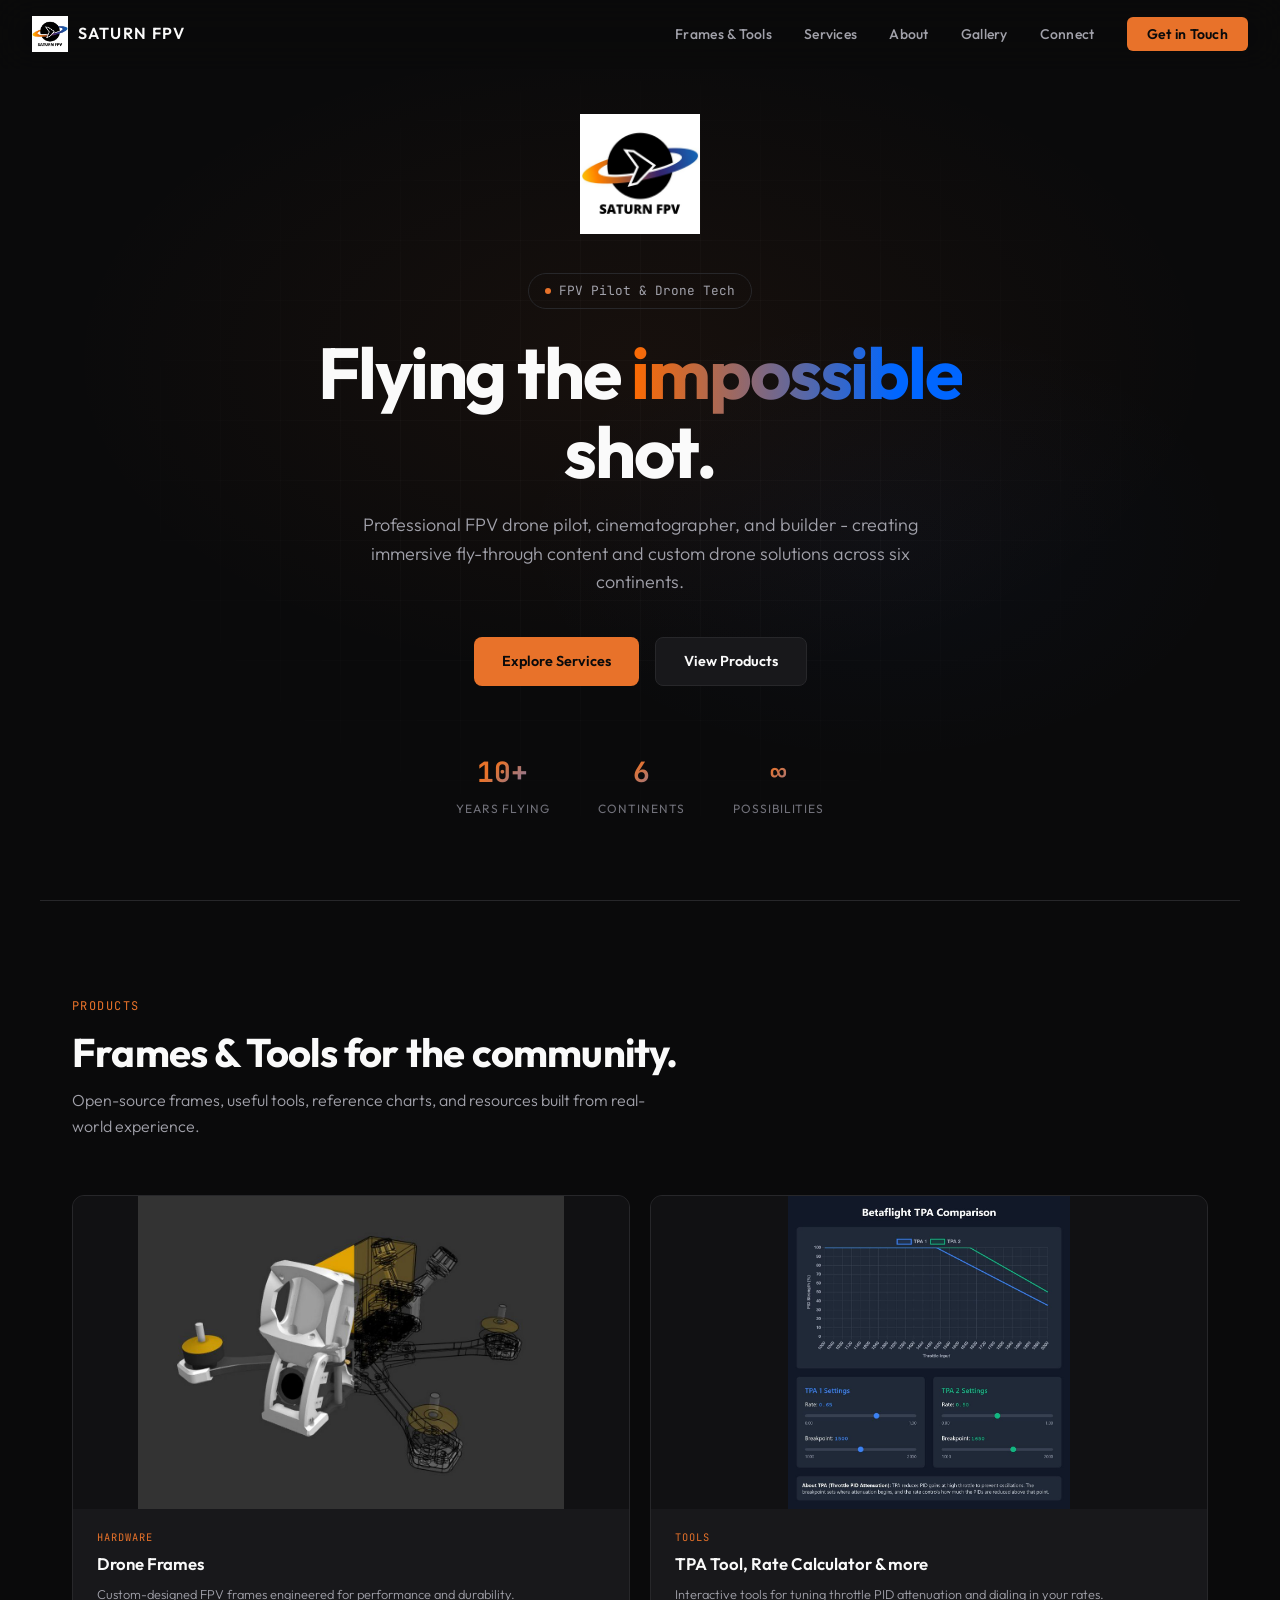
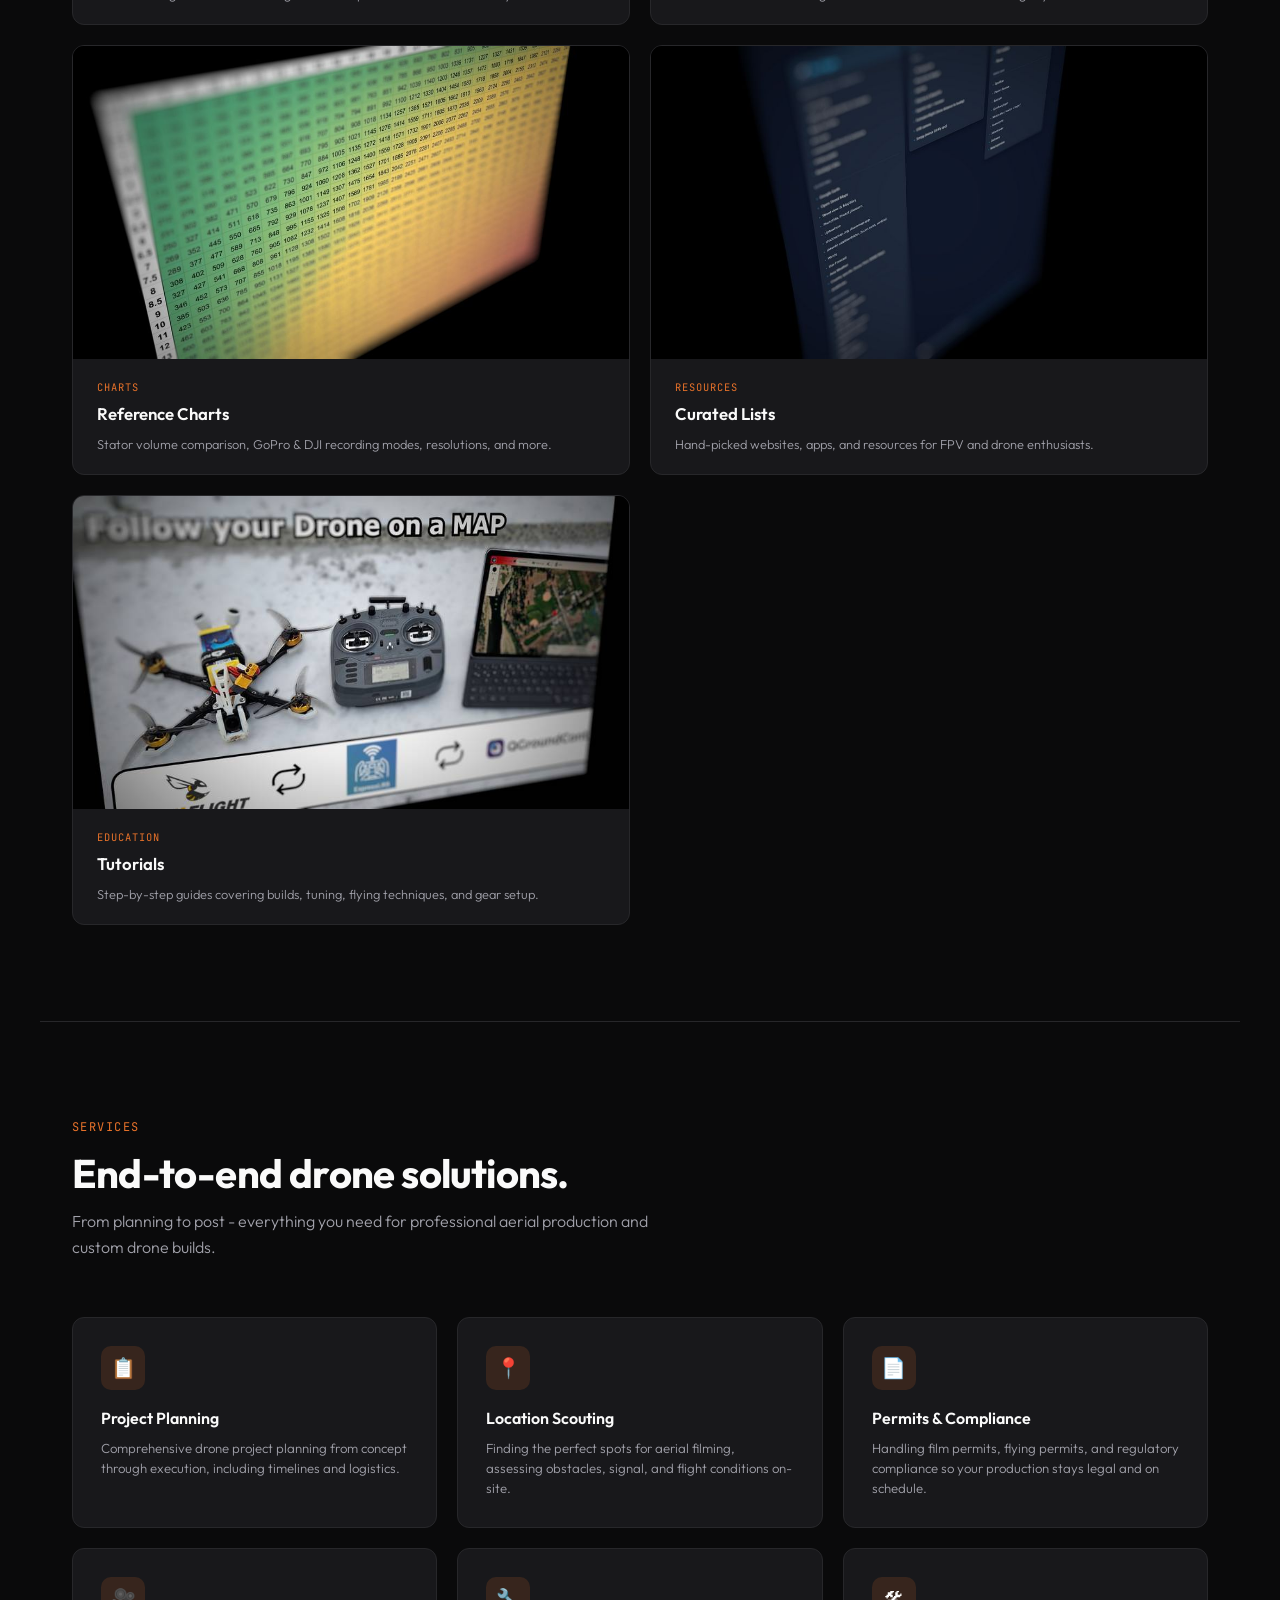
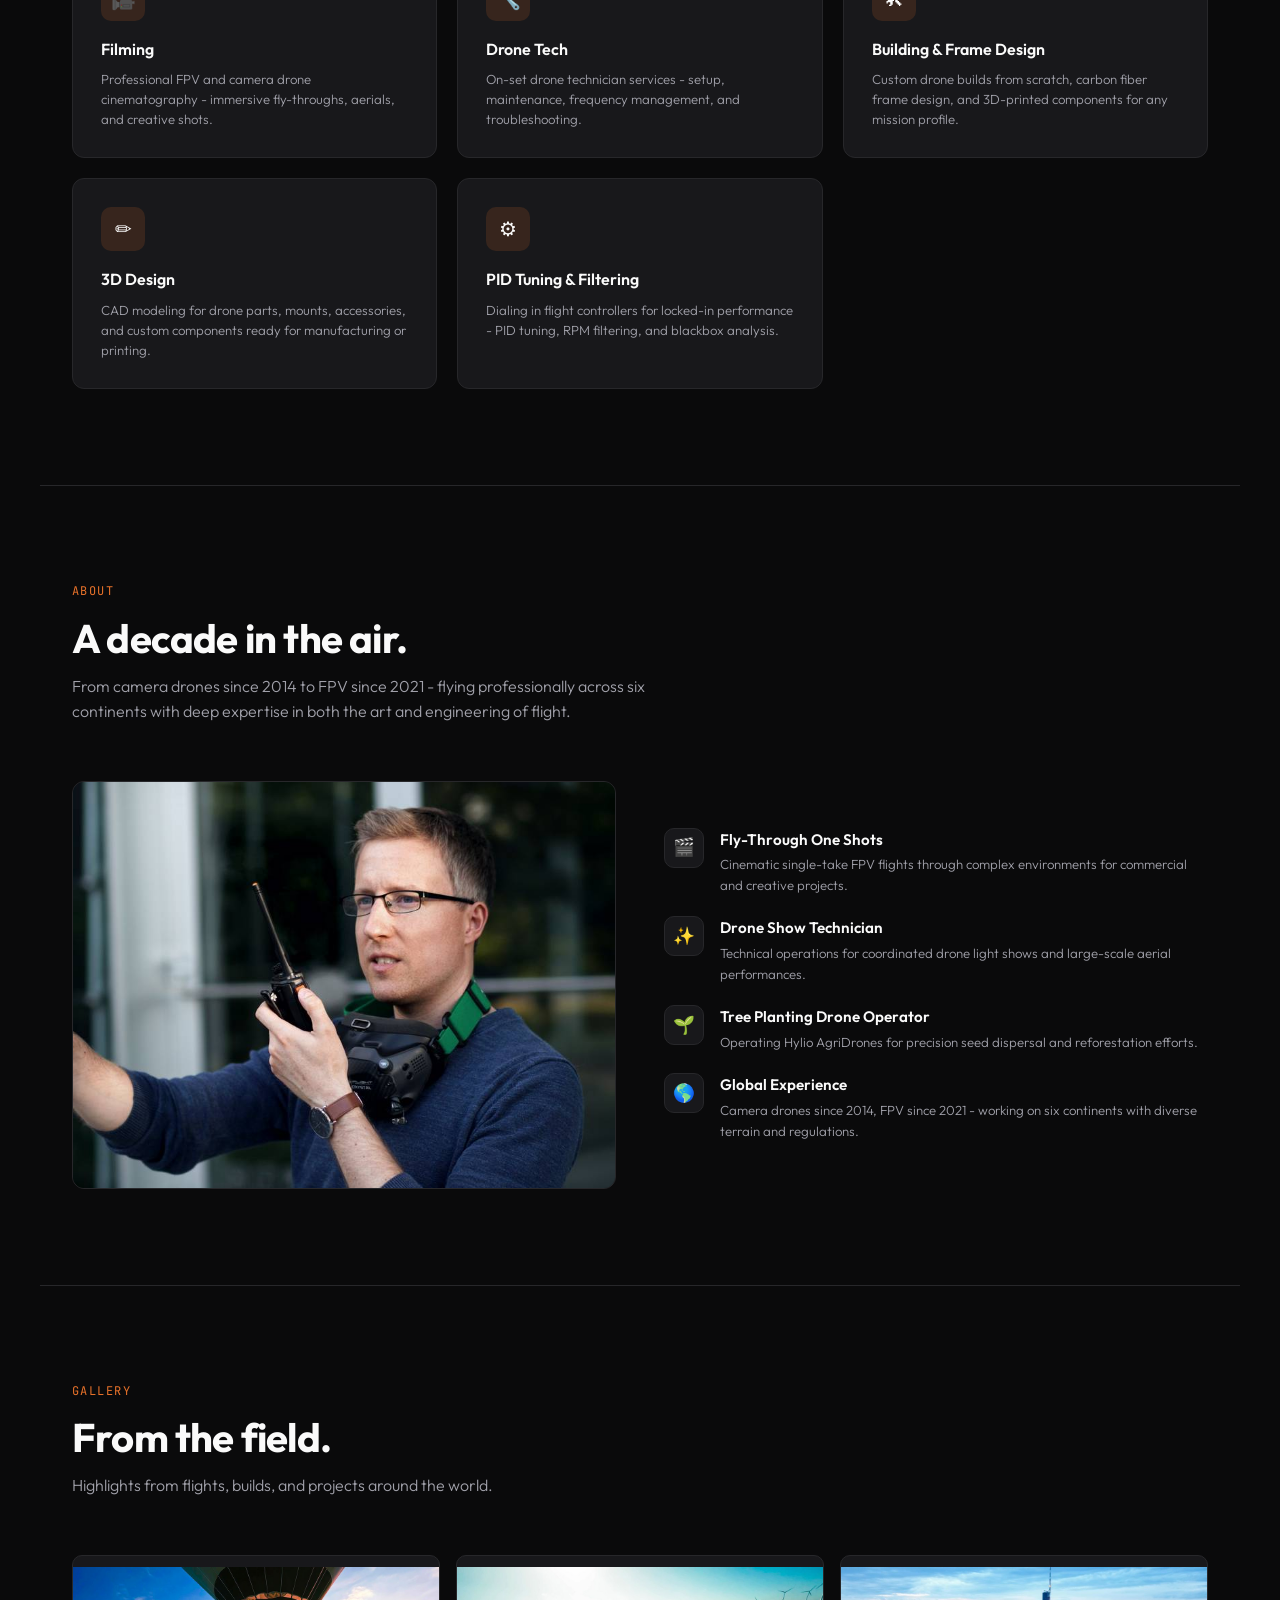
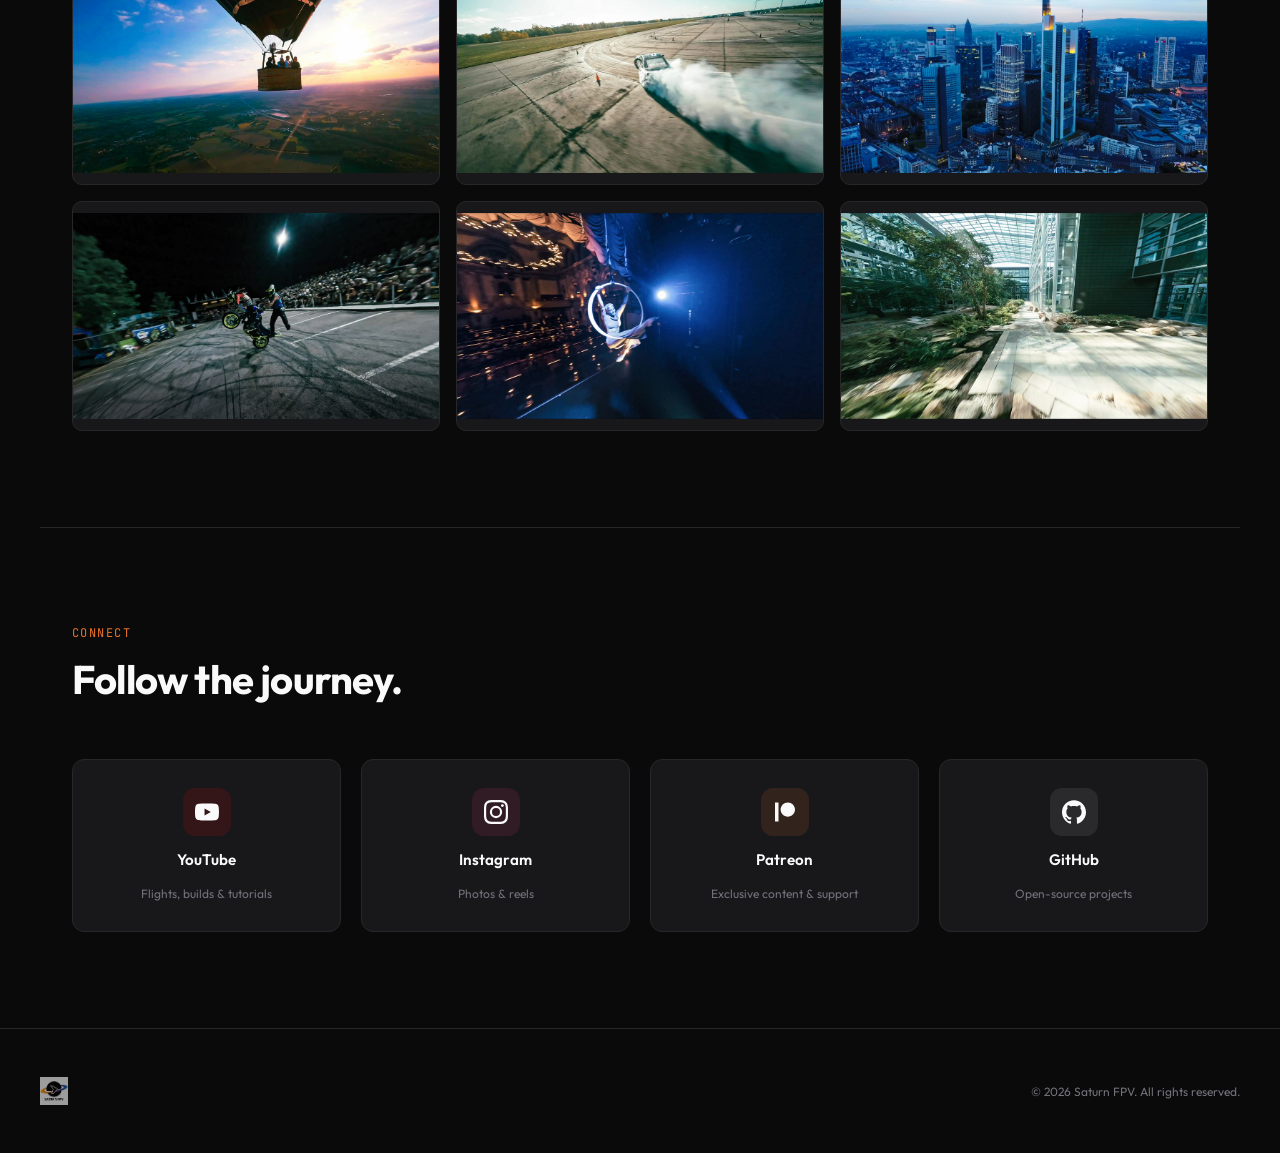
==== commit 1e5f654e: "Update website tools to v1.2.0: sync new tools, rename preview images, and add temp folder" ====
--- a/index.html
+++ b/index.html
@@ -65,7 +65,7 @@
         </div>
         <div class="product-card reveal">
             <a href="tools.html">
-                <div class="product-image"><img src="image/tools/tpa_comparison_v01_small.jpg" alt="TPA comparison tool"></div>
+                <div class="product-image"><img src="image/tools/tpa-comparison_small.jpg" alt="TPA comparison tool"></div>
                 <div class="product-info">
                     <div class="product-tag">Tools</div>
                     <h3>TPA Tool, Rate Calculator &amp; more</h3>
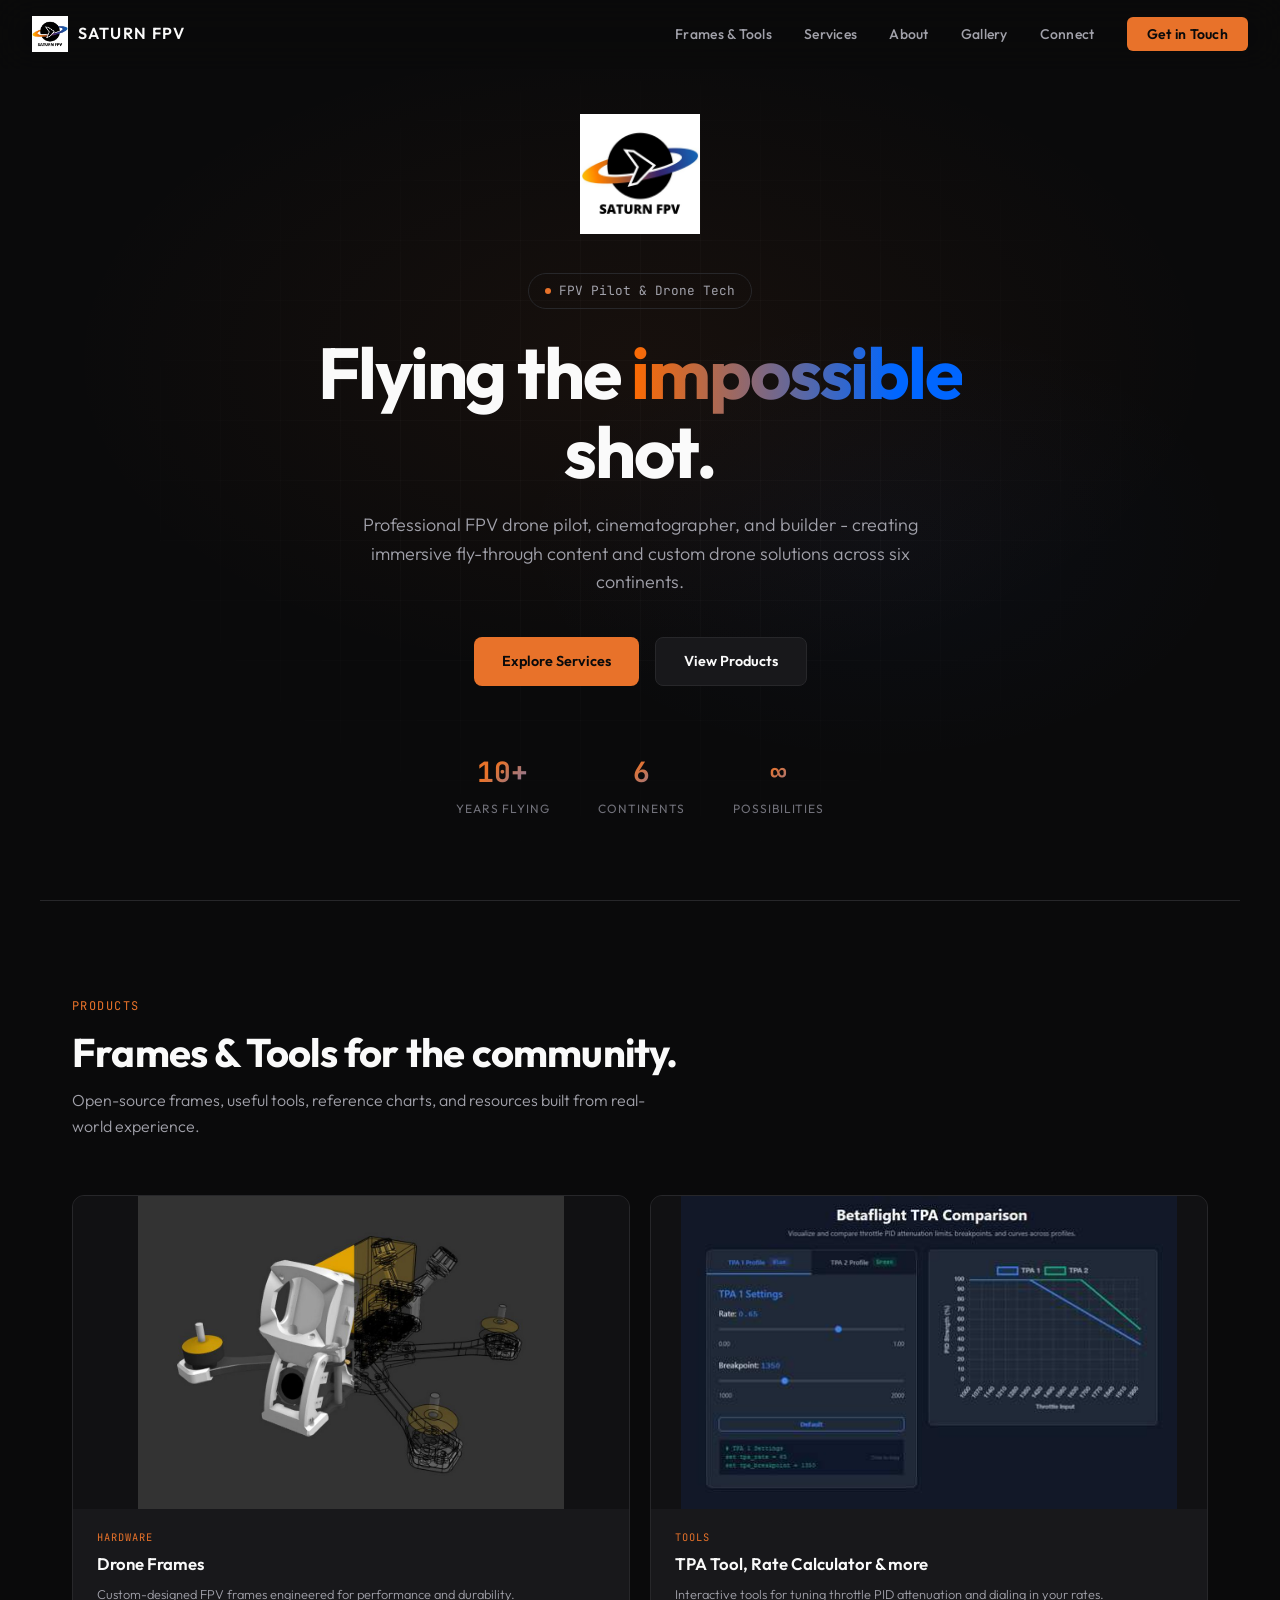
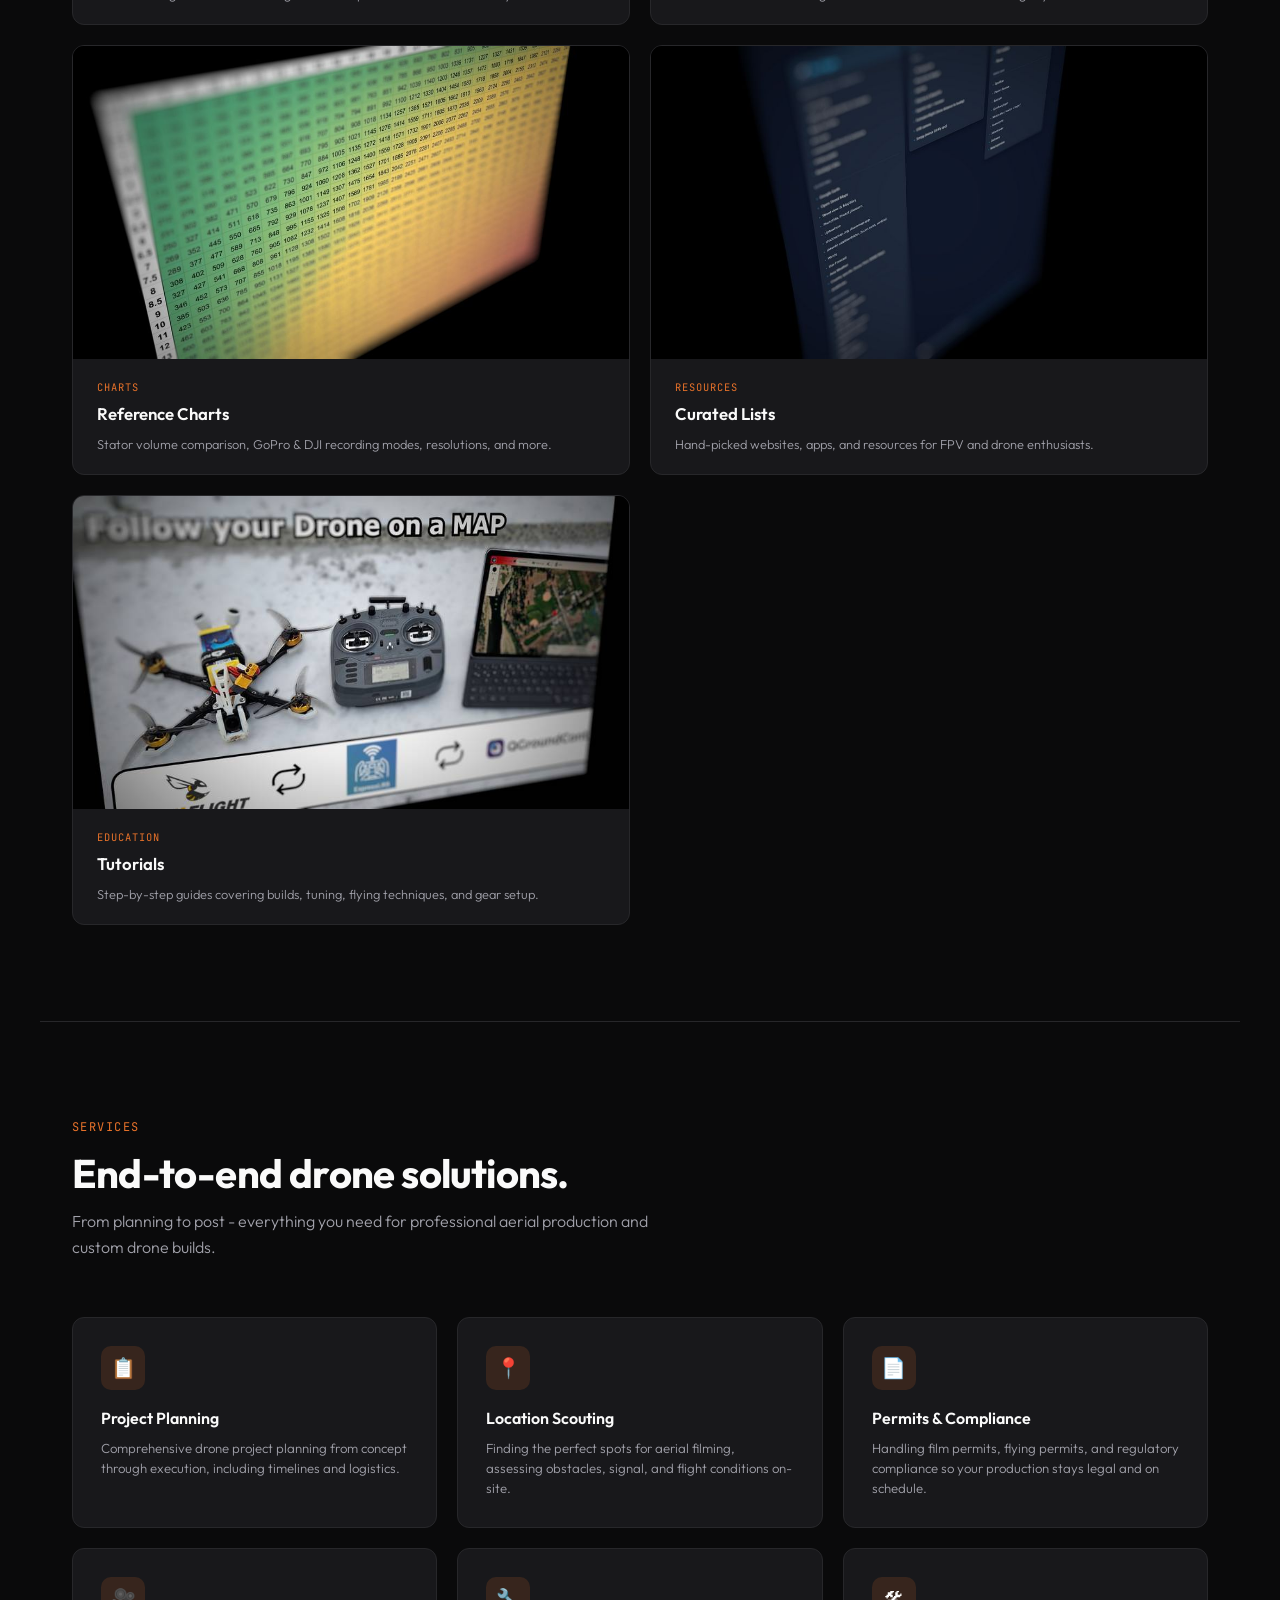
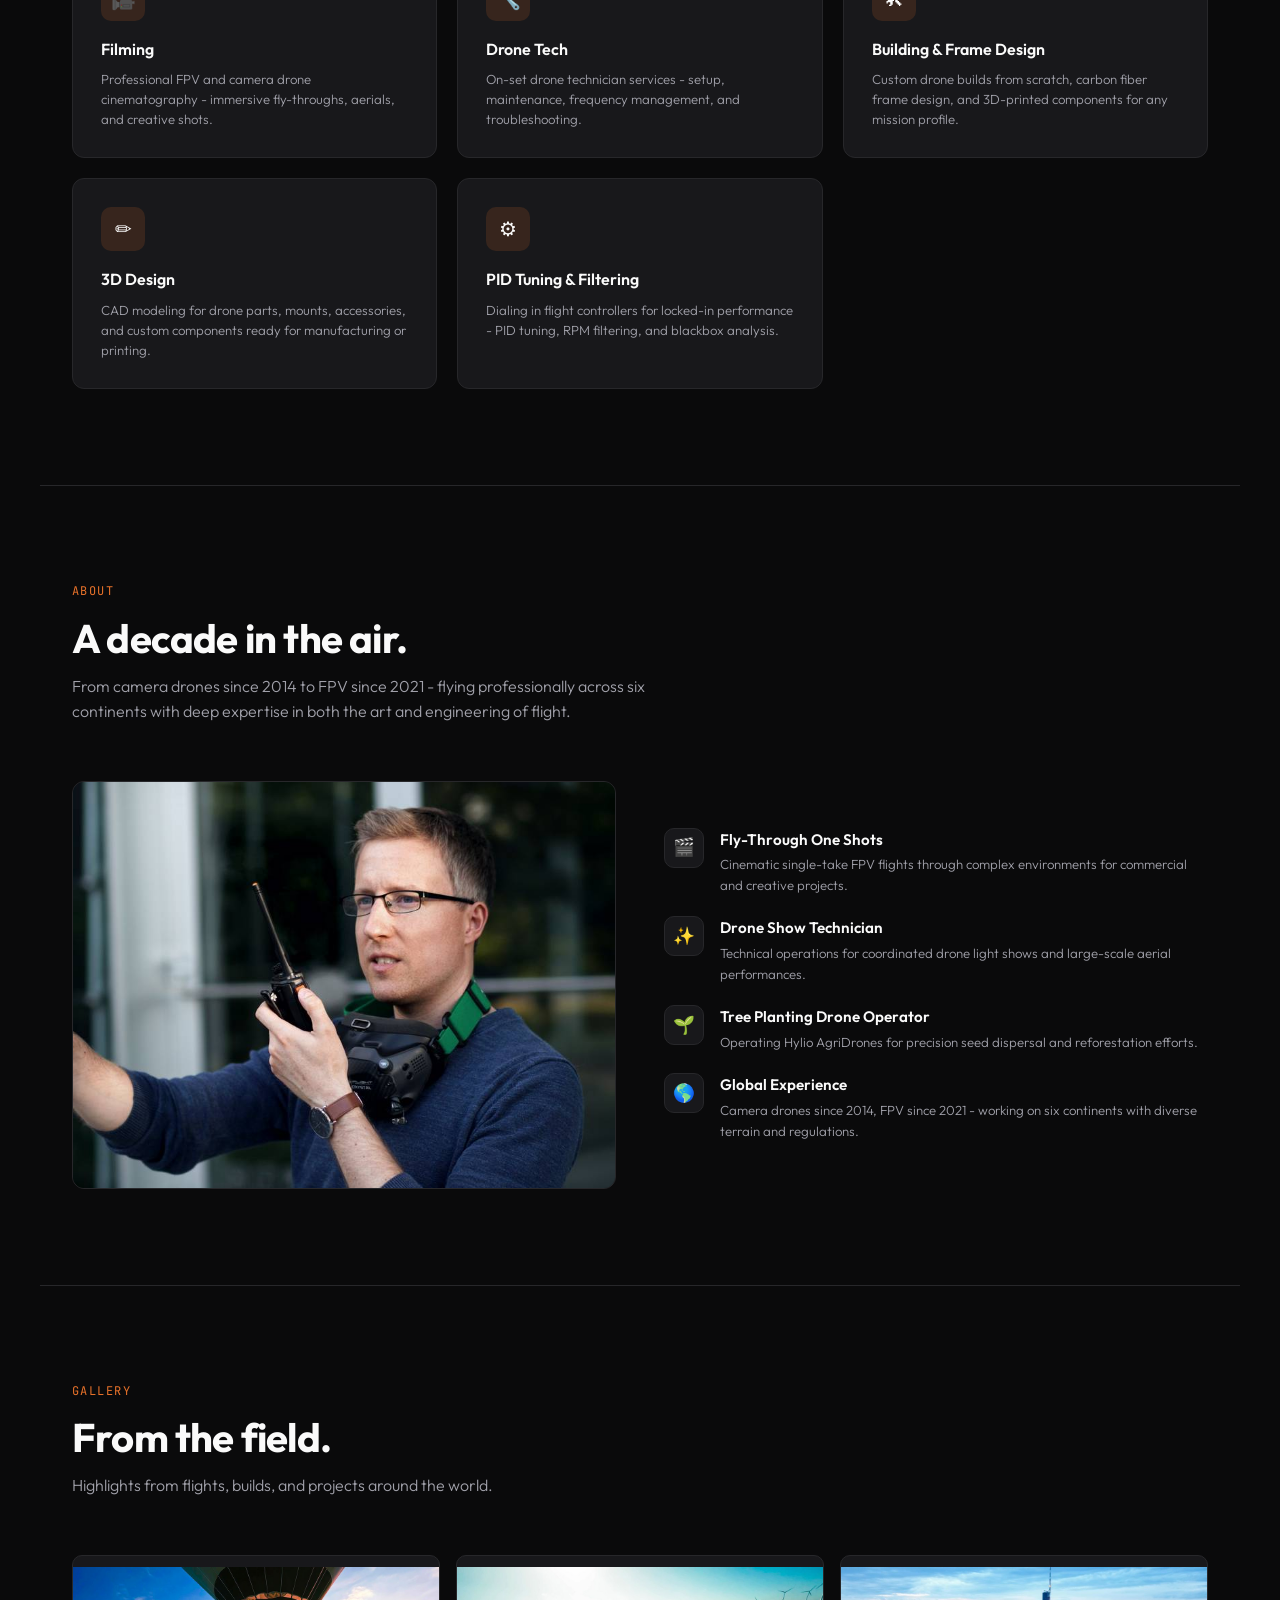
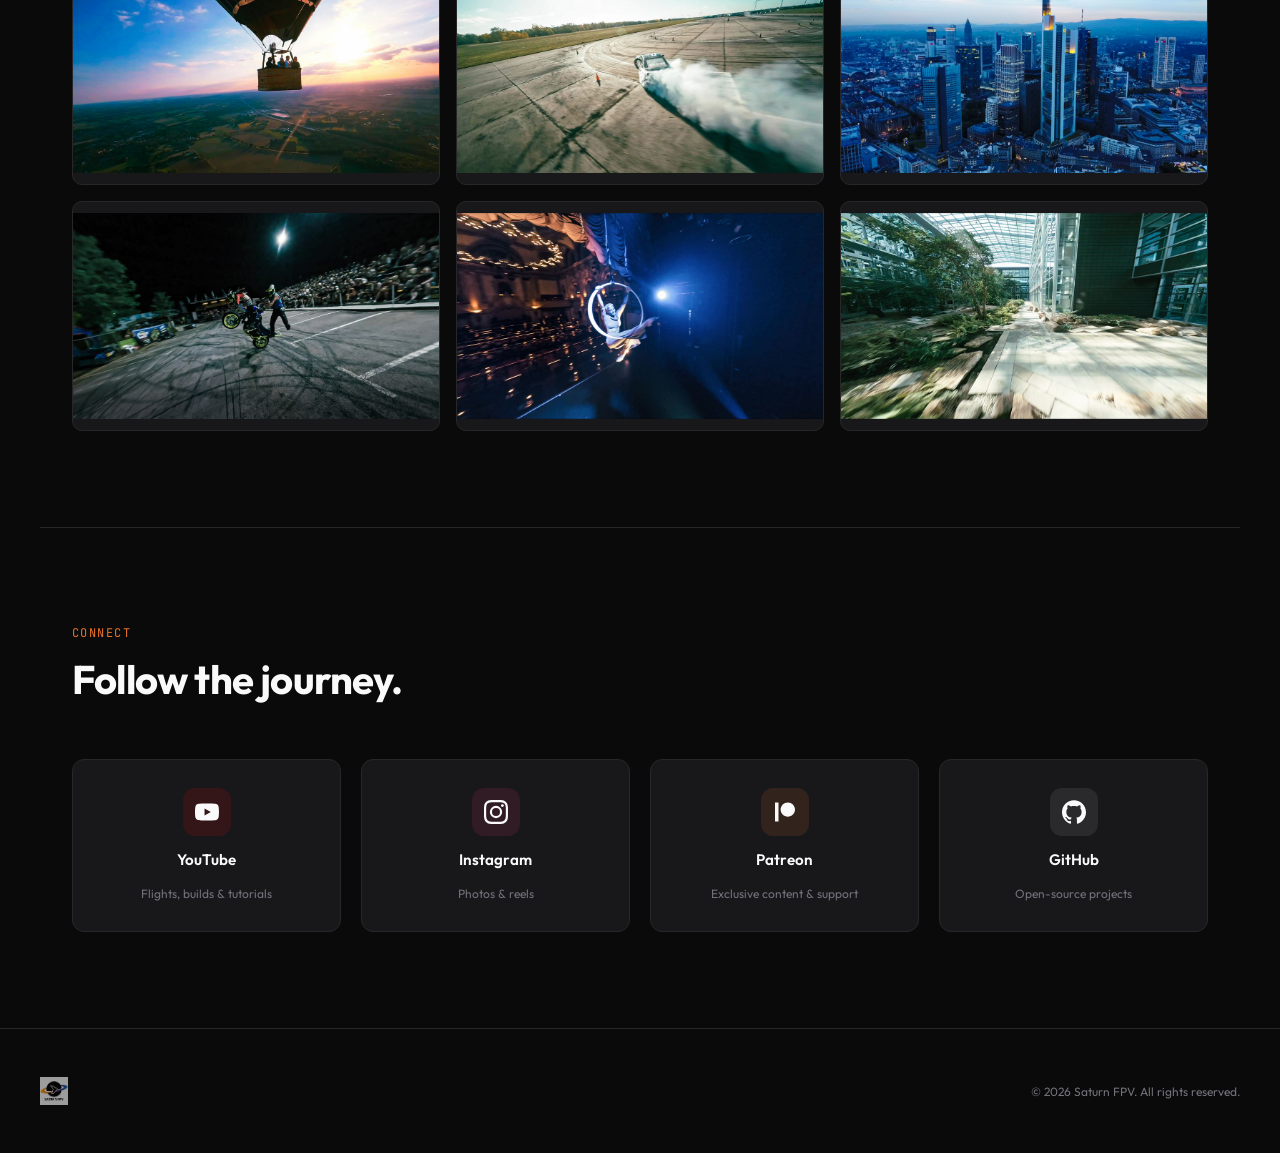
==== commit b4e6b7e3: "Optimize favicon: generate 32x32 PNG and update all HTML icon tags" ====
--- a/index.html
+++ b/index.html
@@ -4,7 +4,7 @@
     <meta charset="UTF-8">
     <meta name="viewport" content="width=device-width, initial-scale=1.0">
     <title>Saturn FPV - Drone Pilot & Tech</title>
-	<link rel="icon" type="image/png" href="image/logo/saturn_fpv_logo_white_small.jpg">
+	<link rel="icon" type="image/png" href="image/logo/favicon-32.png">
     <link rel="preconnect" href="https://fonts.googleapis.com">
     <link rel="preconnect" href="https://fonts.gstatic.com" crossorigin>
     <link href="https://fonts.googleapis.com/css2?family=Outfit:wght@300;400;500;600;700&family=JetBrains+Mono:wght@400;500&display=swap" rel="stylesheet">
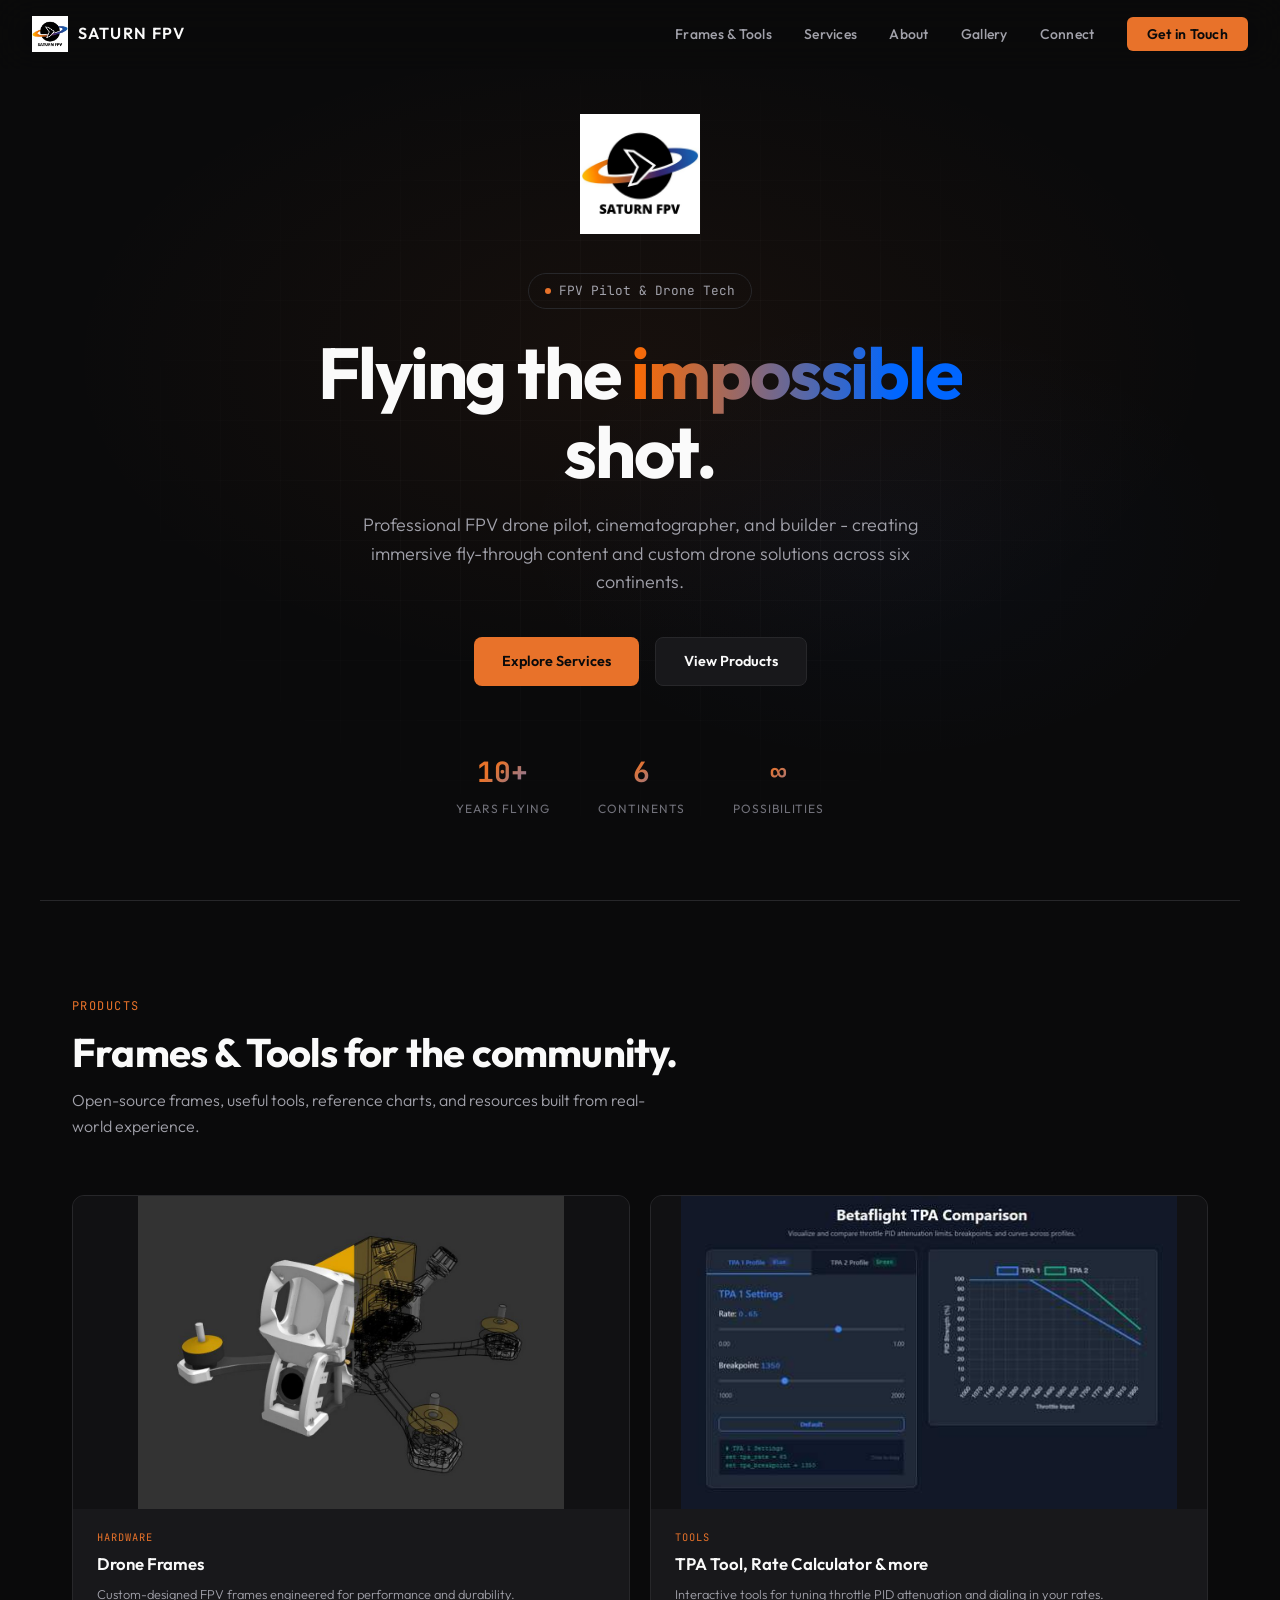
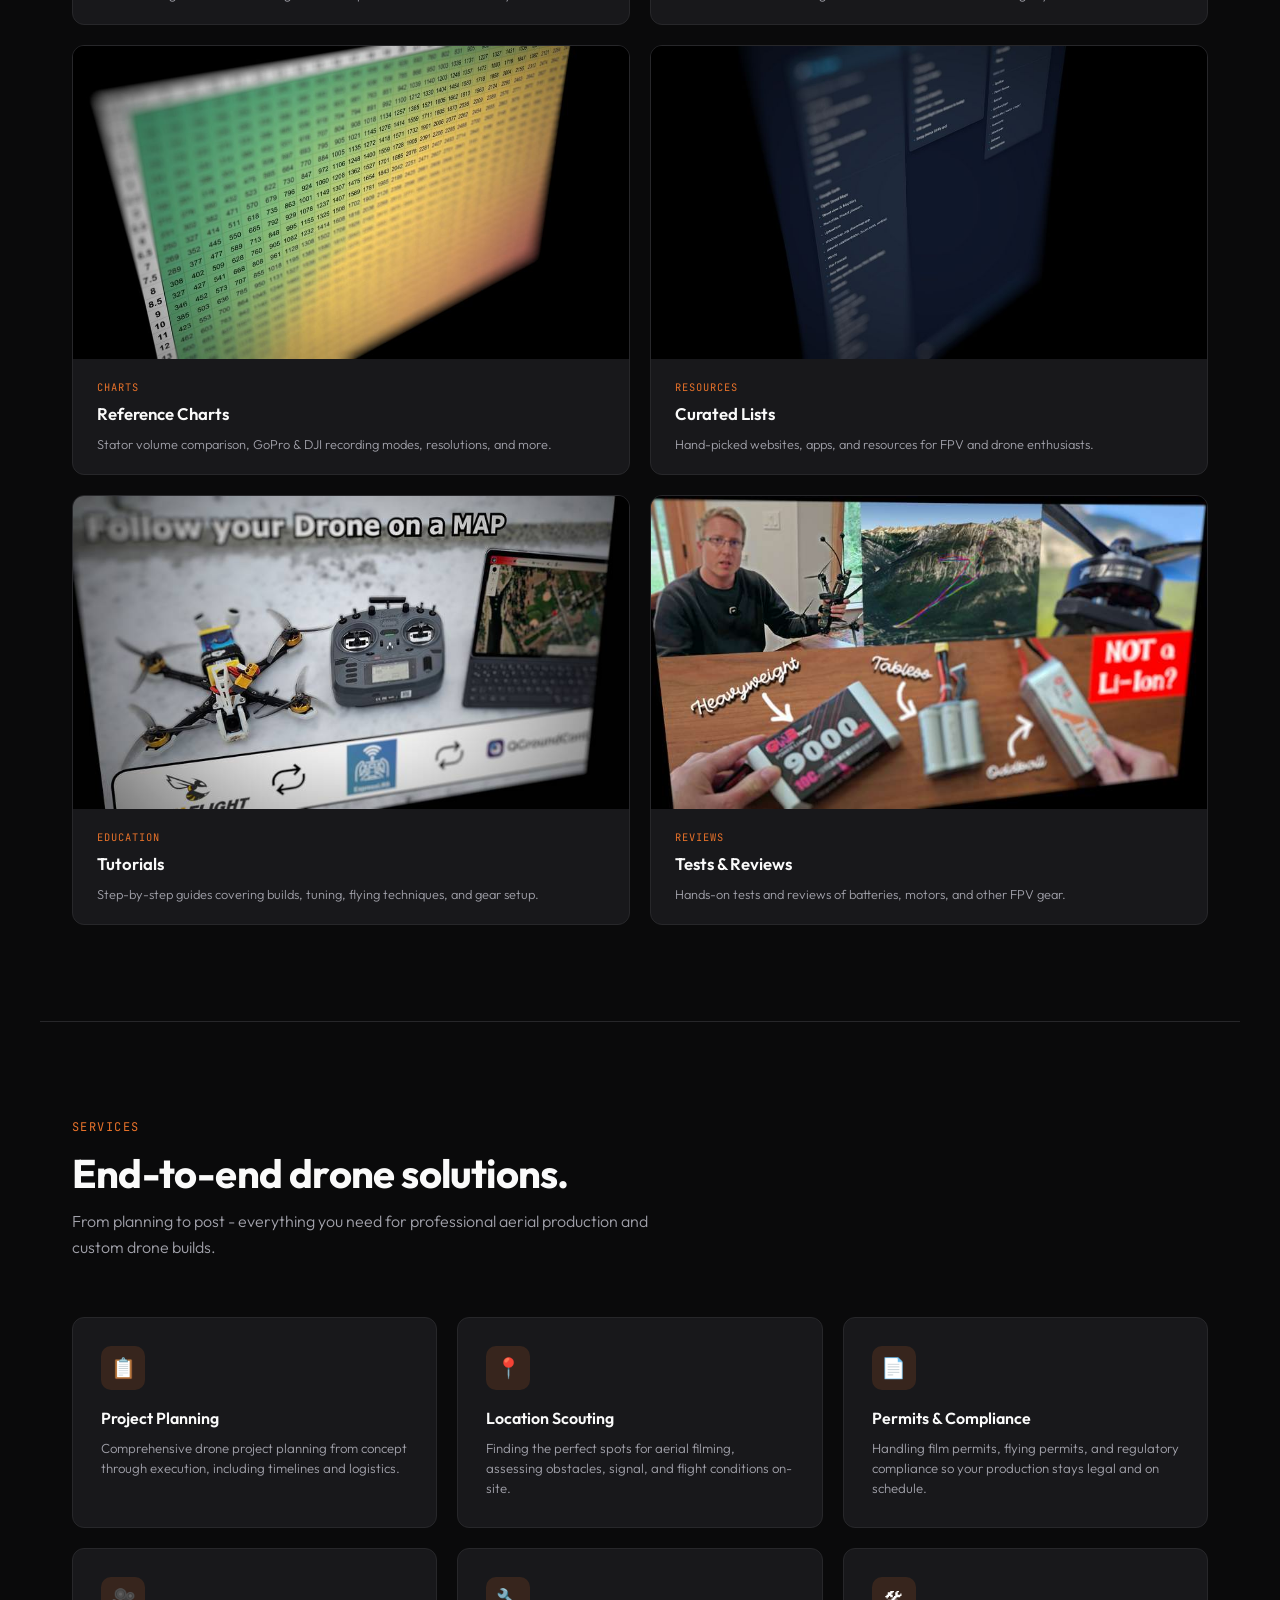
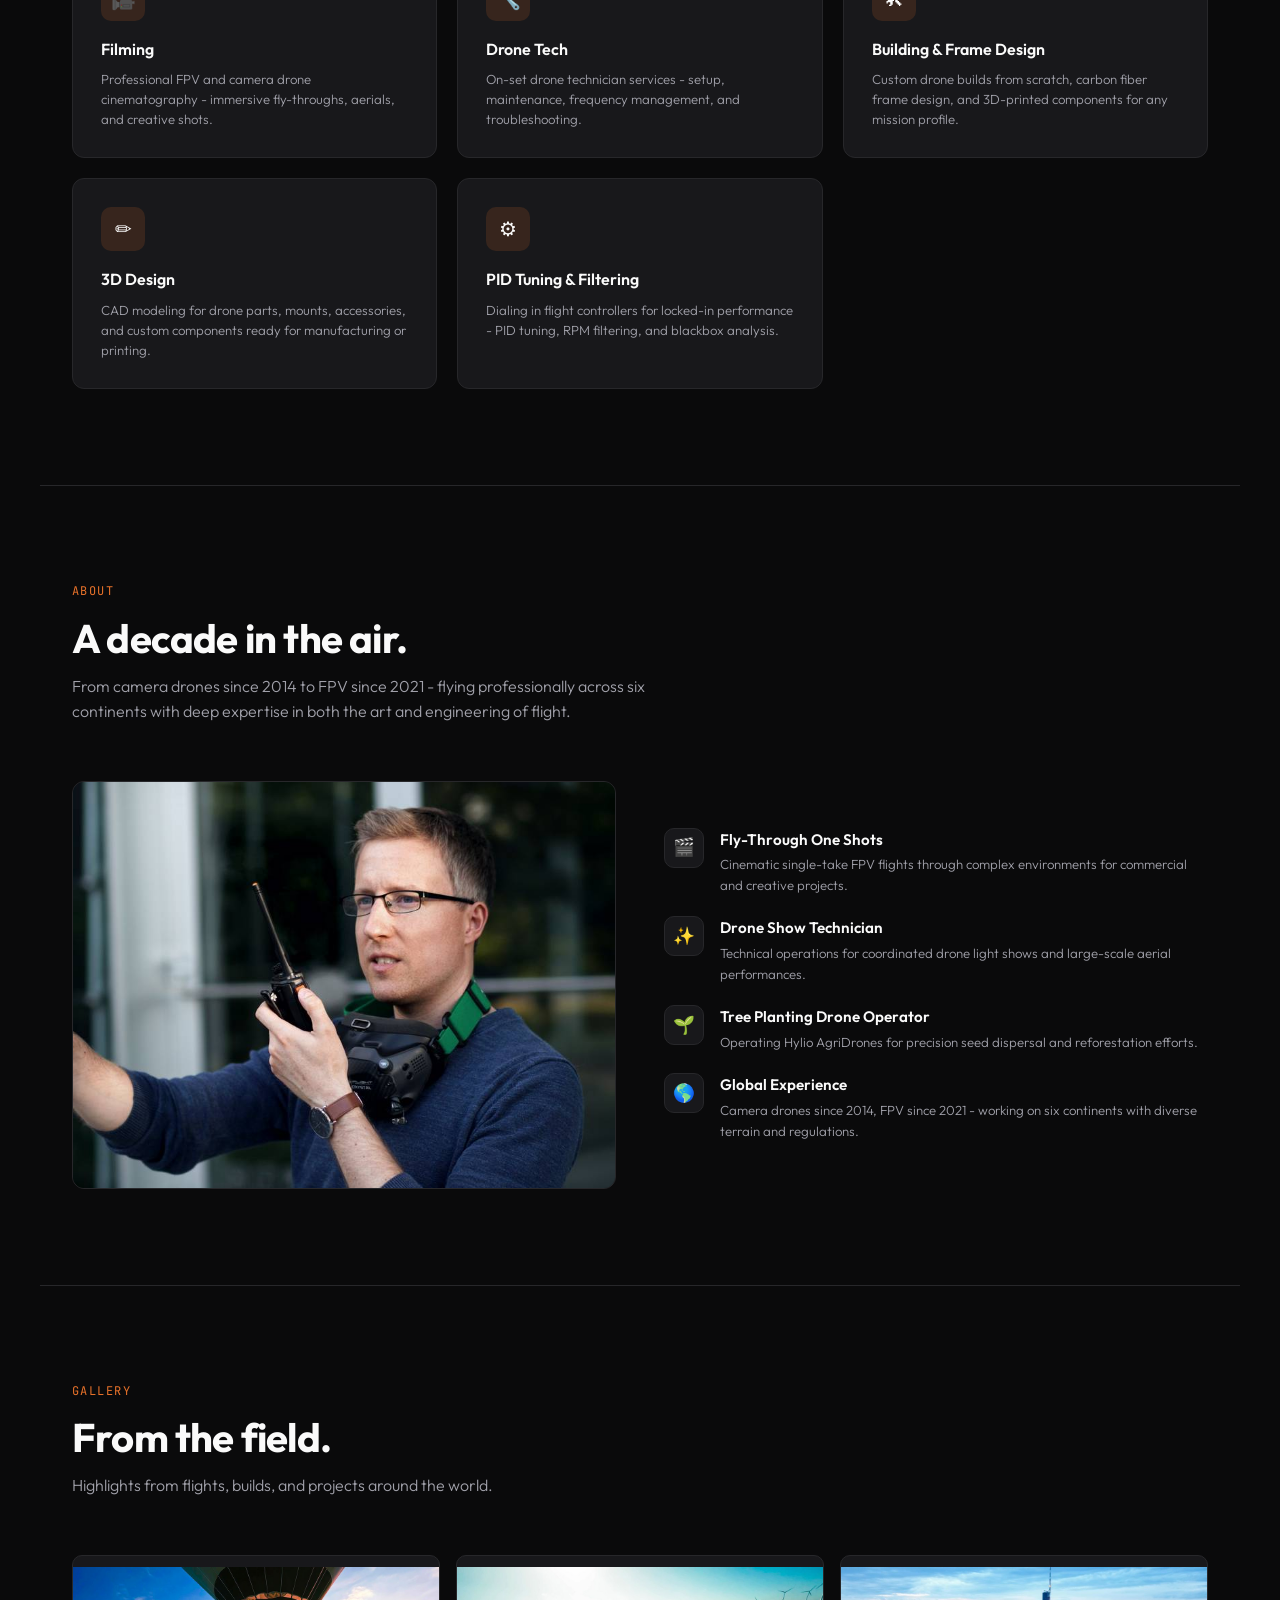
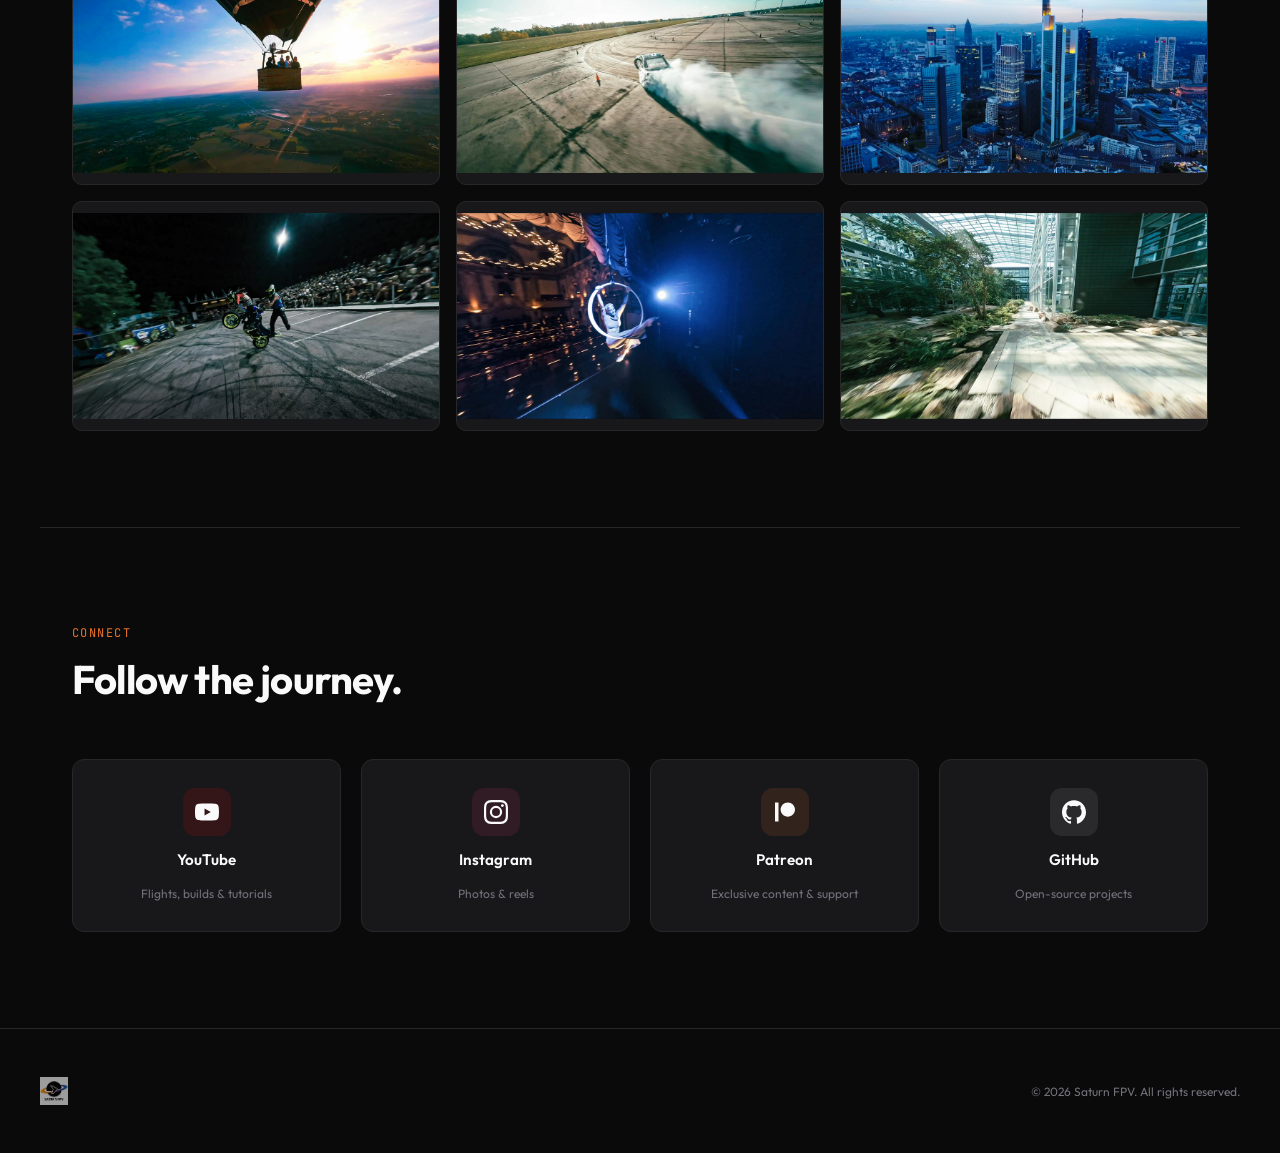
==== commit 85364d93: "Add Tests & Reviews tile to the main page Add a tile after Tutorials that links to the Saturn FPV Te" ====
--- a/index.html
+++ b/index.html
@@ -103,6 +103,16 @@
 				</div>
 			</a>
         </div>
+        <div class="product-card reveal">
+			<a href="https://www.youtube.com/playlist?list=PLcRpyD5YJ5Q4">
+				<div class="product-image"><img src="image/reviews/reviews.jpg" alt="Tests and reviews"></div>
+				<div class="product-info">
+					<div class="product-tag">Reviews</div>
+					<h3>Tests &amp; Reviews</h3>
+					<p>Hands-on tests and reviews of batteries, motors, and other FPV gear.</p>
+				</div>
+			</a>
+        </div>
 
     </div>
 </section>
--- a/style.css
+++ b/style.css
@@ -247,6 +247,49 @@
         }
         .product-info h3 { font-size: 1.05rem; font-weight: 600; margin-bottom: 0.35rem; }
         .product-info p { font-size: 0.8rem; color: var(--text-muted); font-weight: 300; }
+
+        /* ── FRAME TILE LINKS ── */
+        .frame-card { display: flex; flex-direction: column; }
+        .frame-card > a:first-child { flex: 1; }
+        /* One split button: the container holds the rounded outer corners */
+        .frame-links {
+            display: grid; grid-template-columns: repeat(2, 8.75rem); align-self: flex-start;
+            max-width: calc(100% - 3rem); margin: 0 1.5rem 1.25rem;
+            border: 1px solid var(--border); border-radius: 8px; overflow: hidden;
+        }
+        .frame-links > * + * { border-left: 1px solid var(--border); }
+        .product-card .frame-link, .frame-soon {
+            min-width: 0; min-height: 38px;
+            display: flex; align-items: center; justify-content: center; gap: 0.4rem;
+            padding: 0.125rem 0.5rem; white-space: nowrap;
+        }
+        .product-card .frame-link {
+            background: var(--dark); color: var(--text);
+            font-size: 0.75rem; font-weight: 500;
+            transition: background 0.2s, box-shadow 0.2s;
+        }
+        .frame-link svg { width: 16px; height: 16px; flex-shrink: 0; }
+        .product-card .frame-link:hover { background: var(--card-hover); }
+        .product-card .frame-link:focus-visible { outline: 2px solid var(--orange); outline-offset: -2px; }
+        /* White so the CNCDrones logo, which has a white background, blends in */
+        .product-card .frame-link-buy { background: #fff; color: var(--black); font-weight: 600; }
+        .frame-link-buy img { height: 32px; width: auto; flex-shrink: 0; }
+        .product-card .frame-link-buy:hover { background: #fff; box-shadow: inset 0 0 0 2px var(--orange); }
+        /* Empty part for frames not on sale yet */
+        .frame-soon { background: var(--card); }
+        /* Wide tiles: stack the buttons to the right of the text */
+        @media (min-width: 901px) {
+            .frame-card .product-info { min-height: 7.5rem; padding-right: 12rem; }
+            .frame-links {
+                grid-template-columns: 8.75rem; max-width: none; margin: 0;
+                position: absolute; right: 1.5rem; bottom: 1.25rem;
+            }
+            .frame-links > * + * { border-left: 0; border-top: 1px solid var(--border); }
+        }
+        @media (max-width: 371px) {
+            .frame-links { grid-template-columns: auto 78px; }
+            .frame-link-buy span { display: none; }
+        }
 
         /* ── GALLERY ── */
         .gallery-row { display: grid; grid-template-columns: repeat(3, 1fr); gap: 1rem; }
